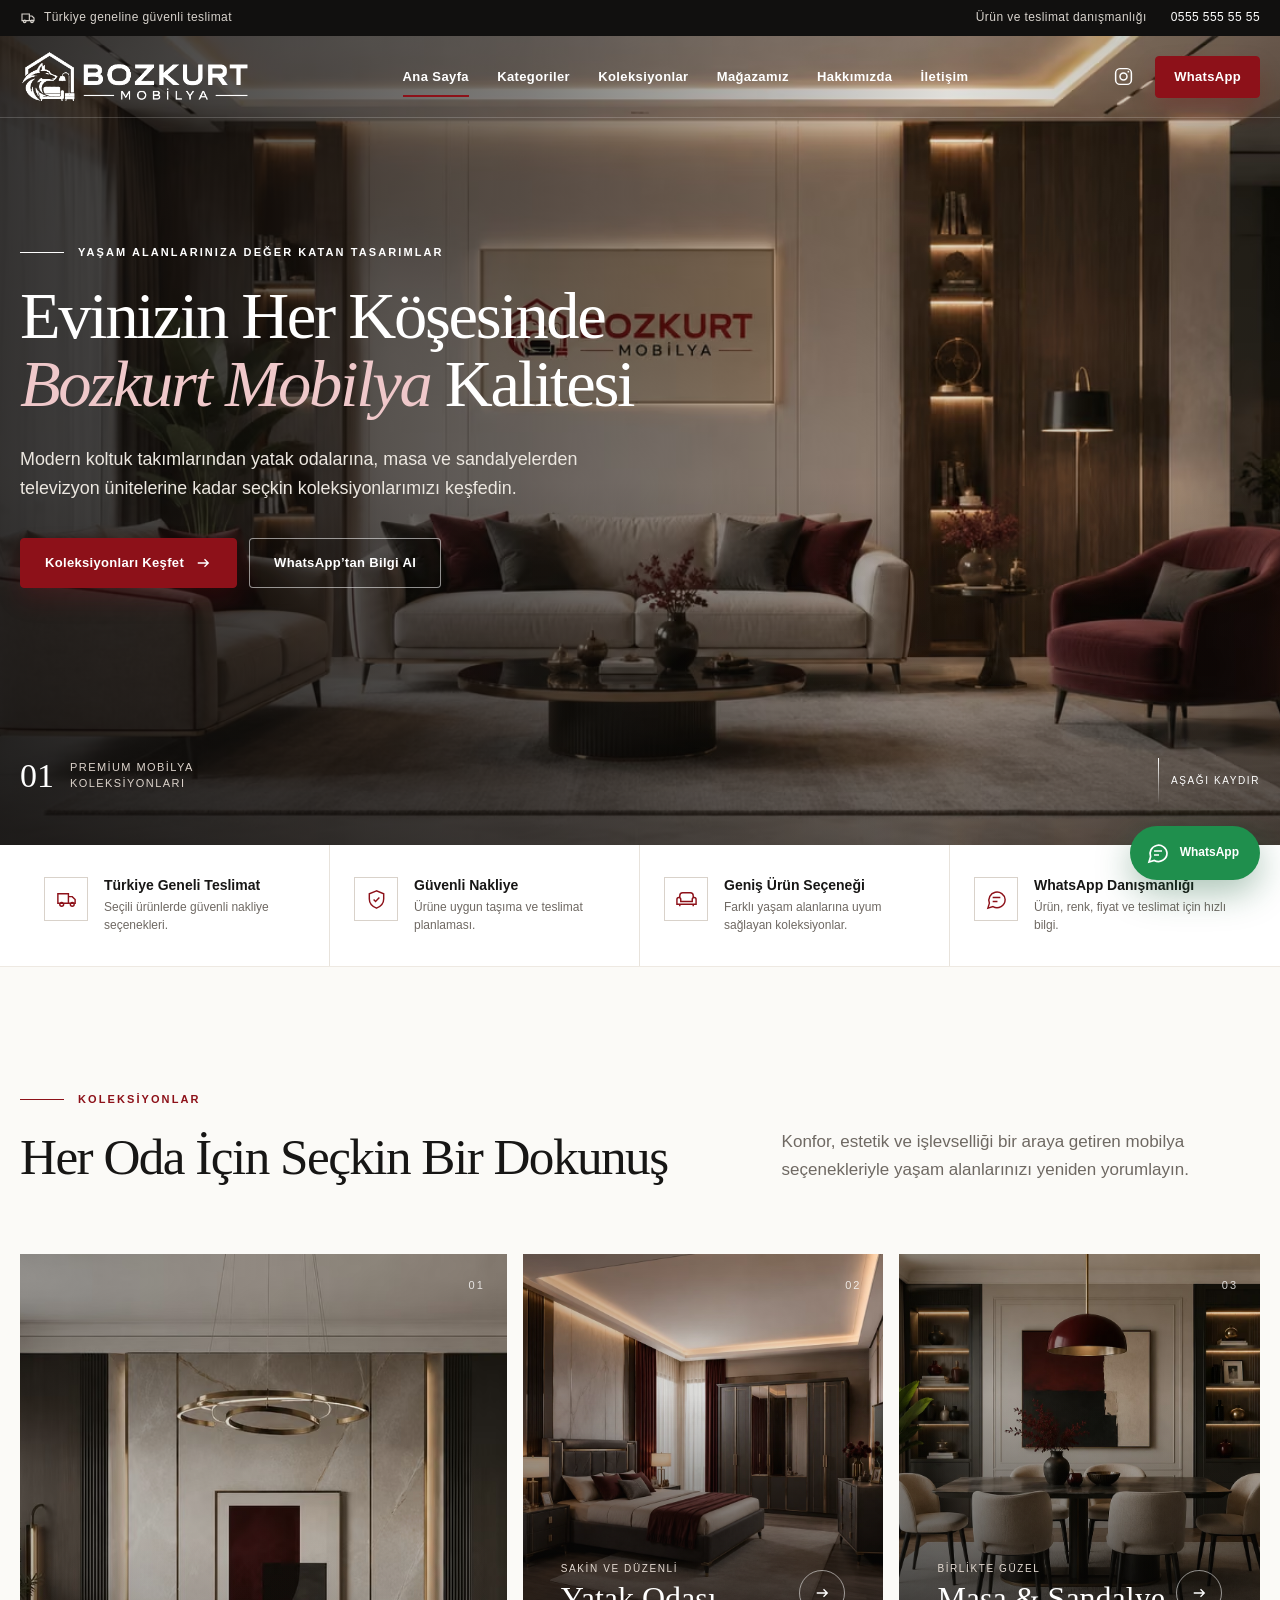
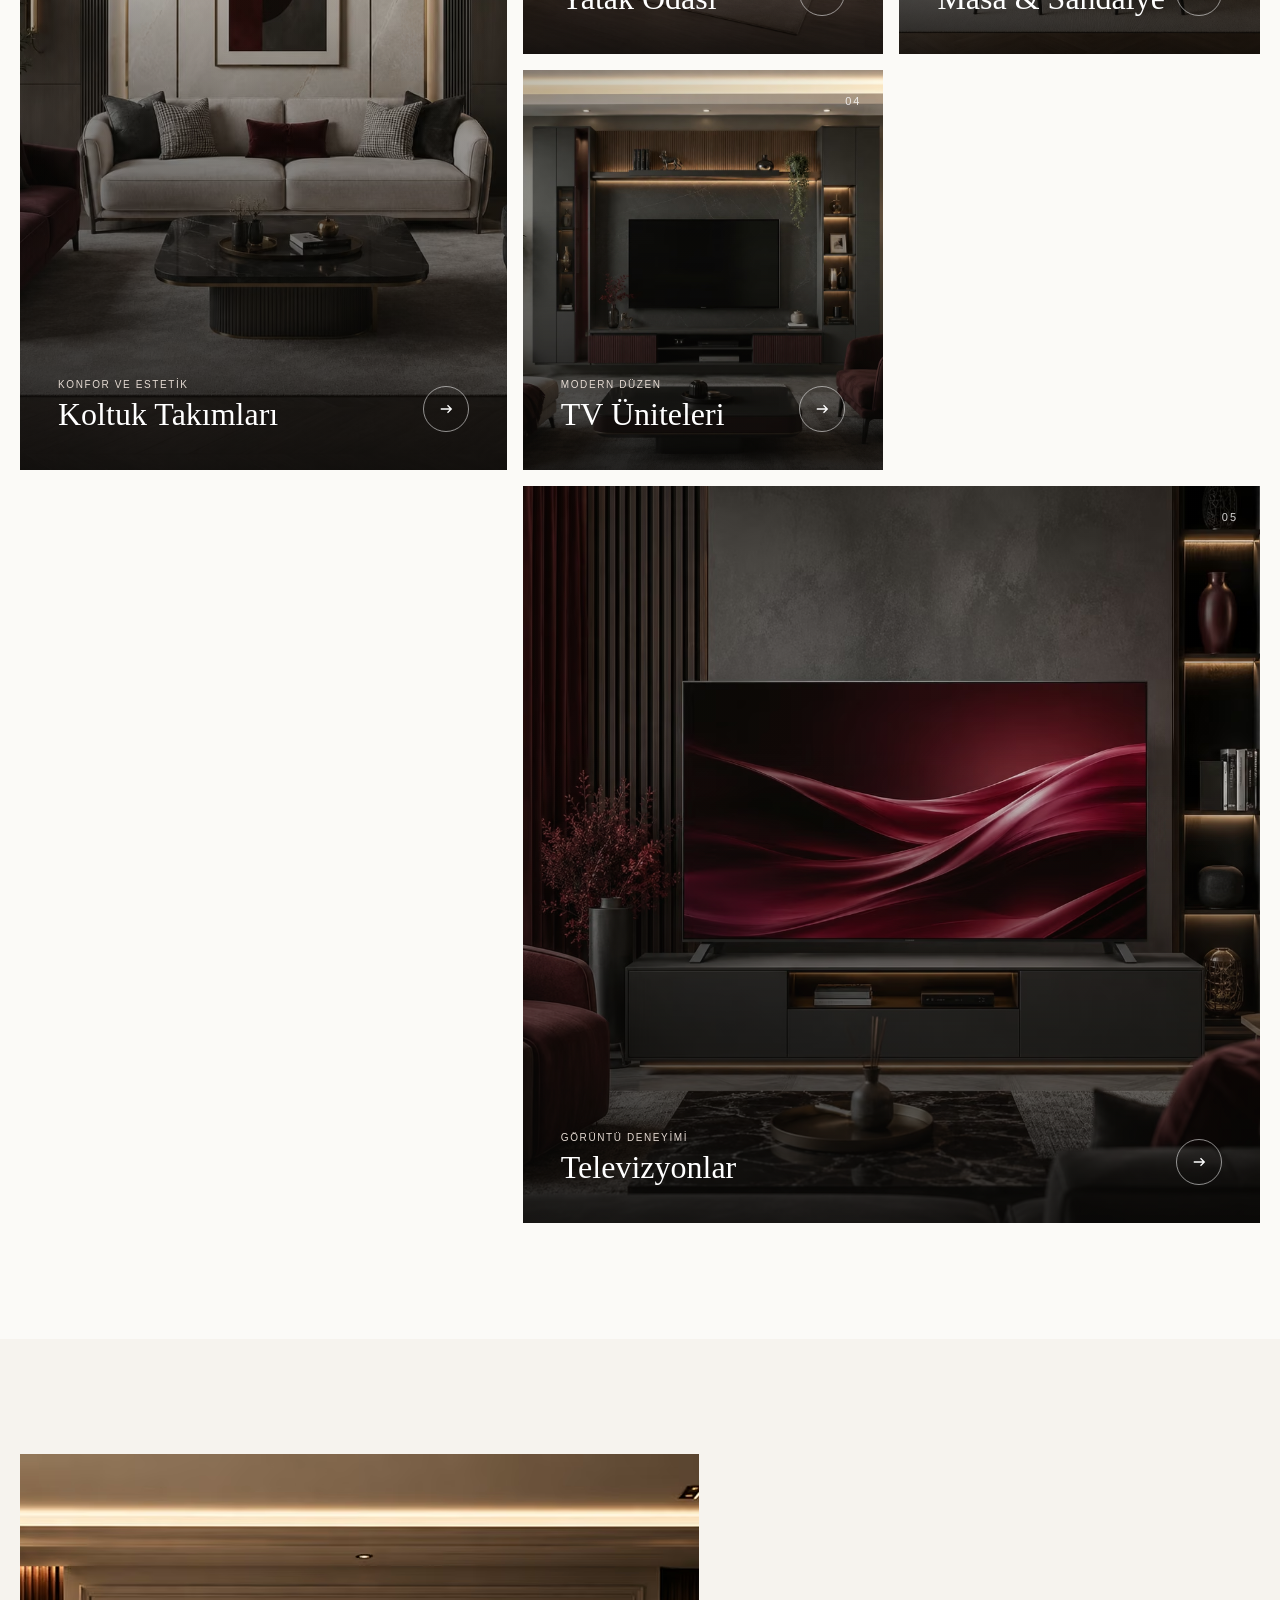
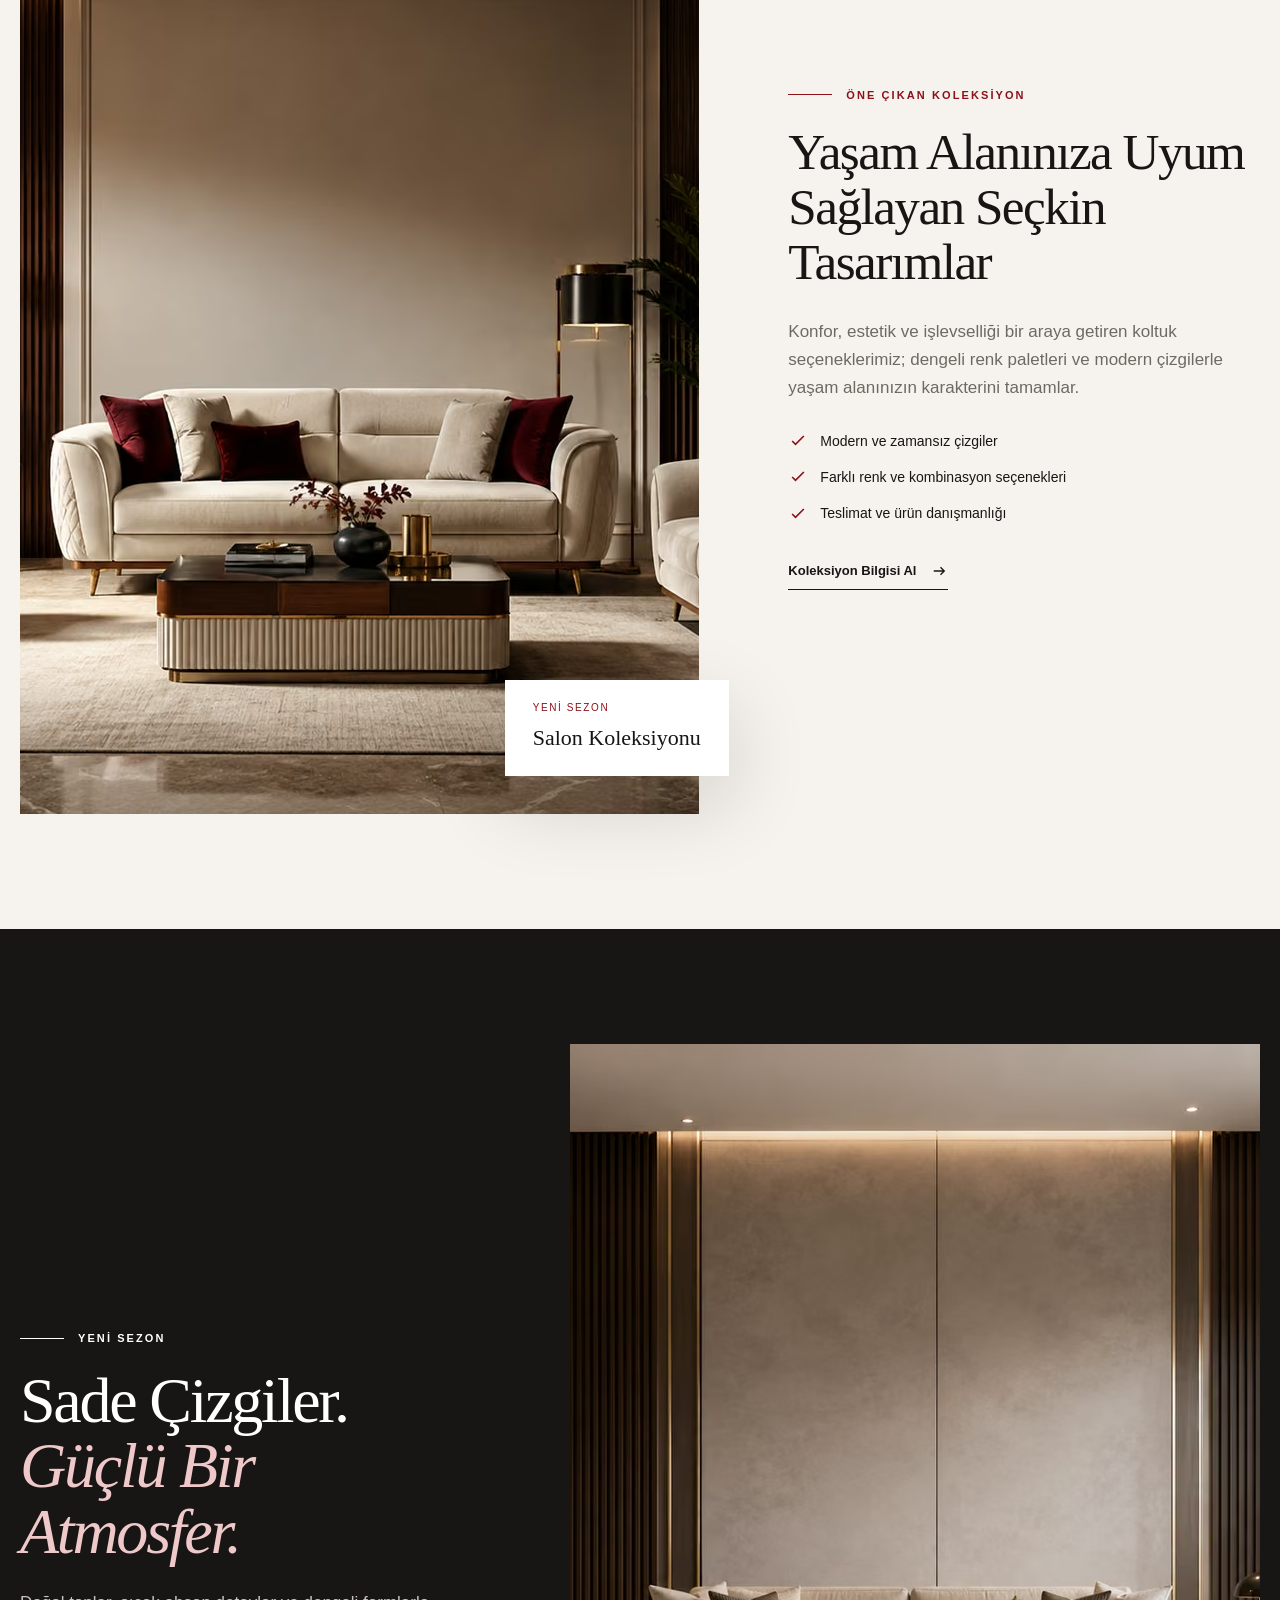
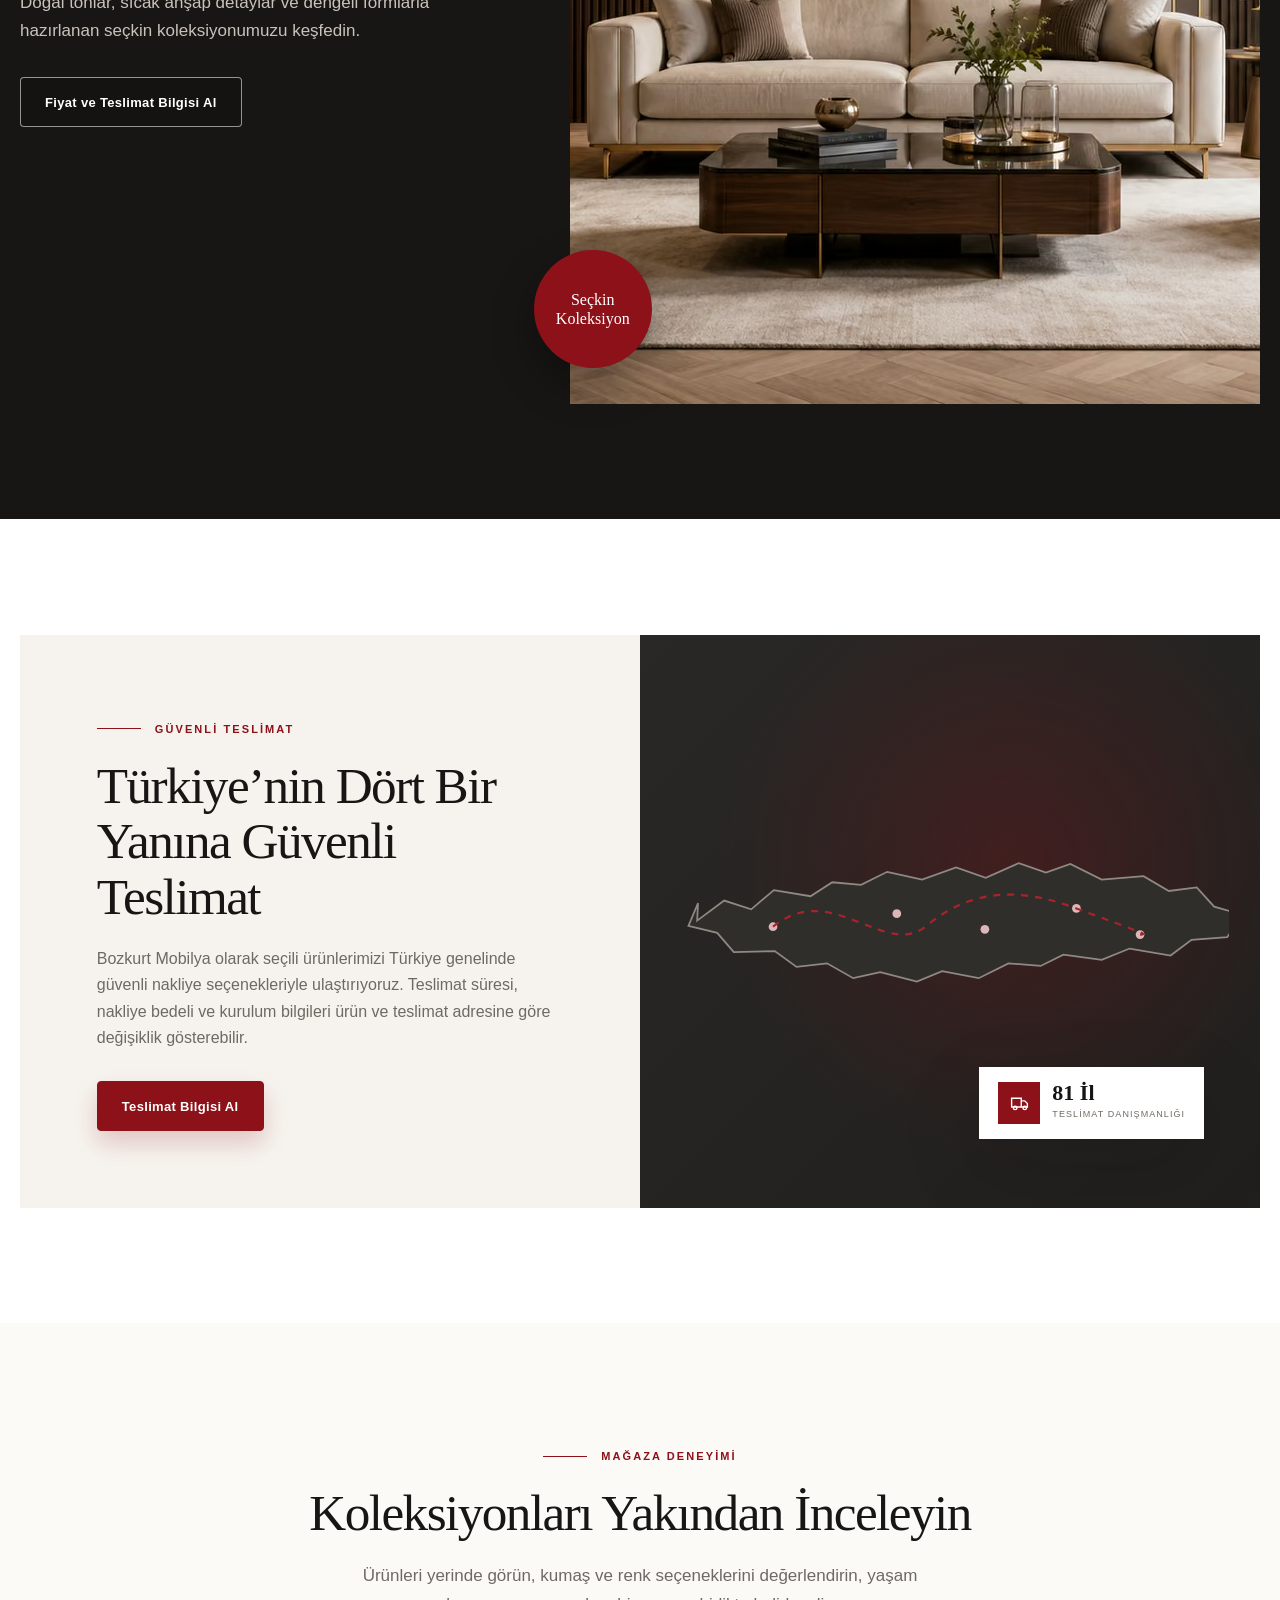
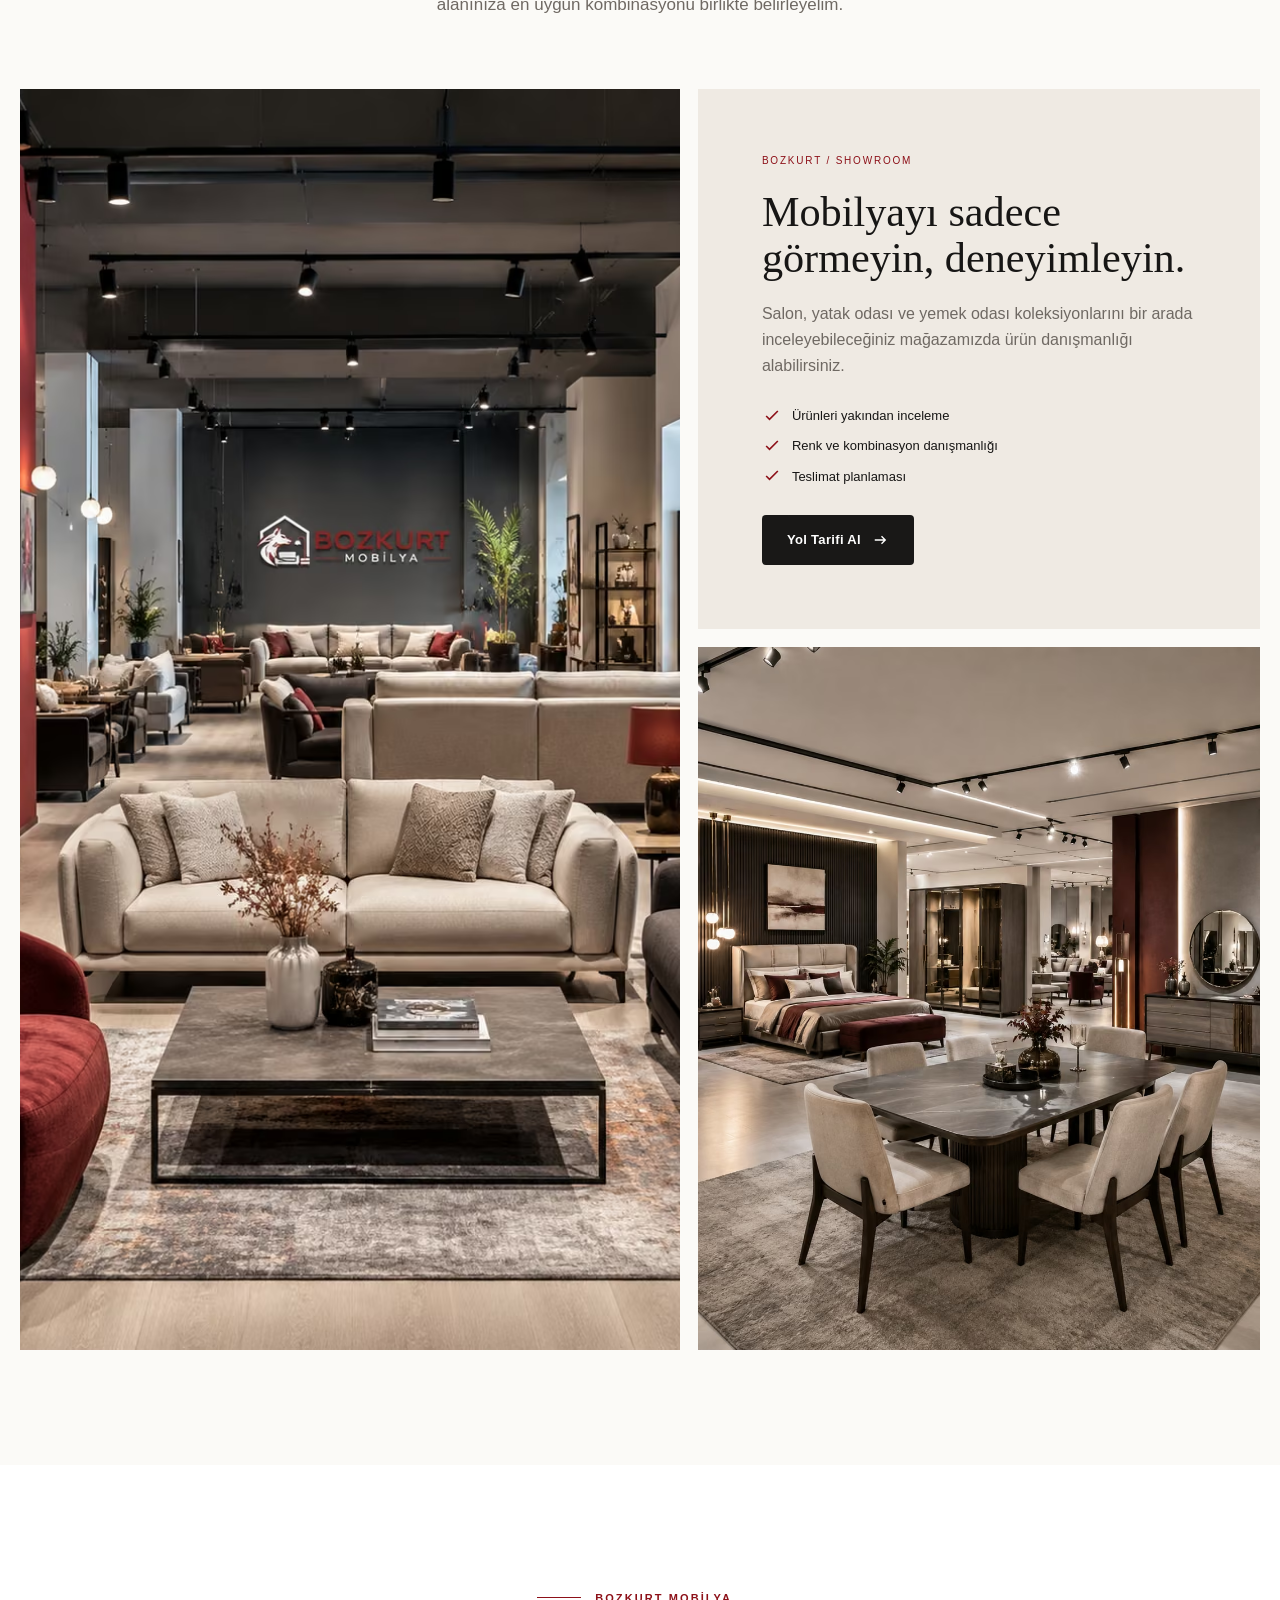
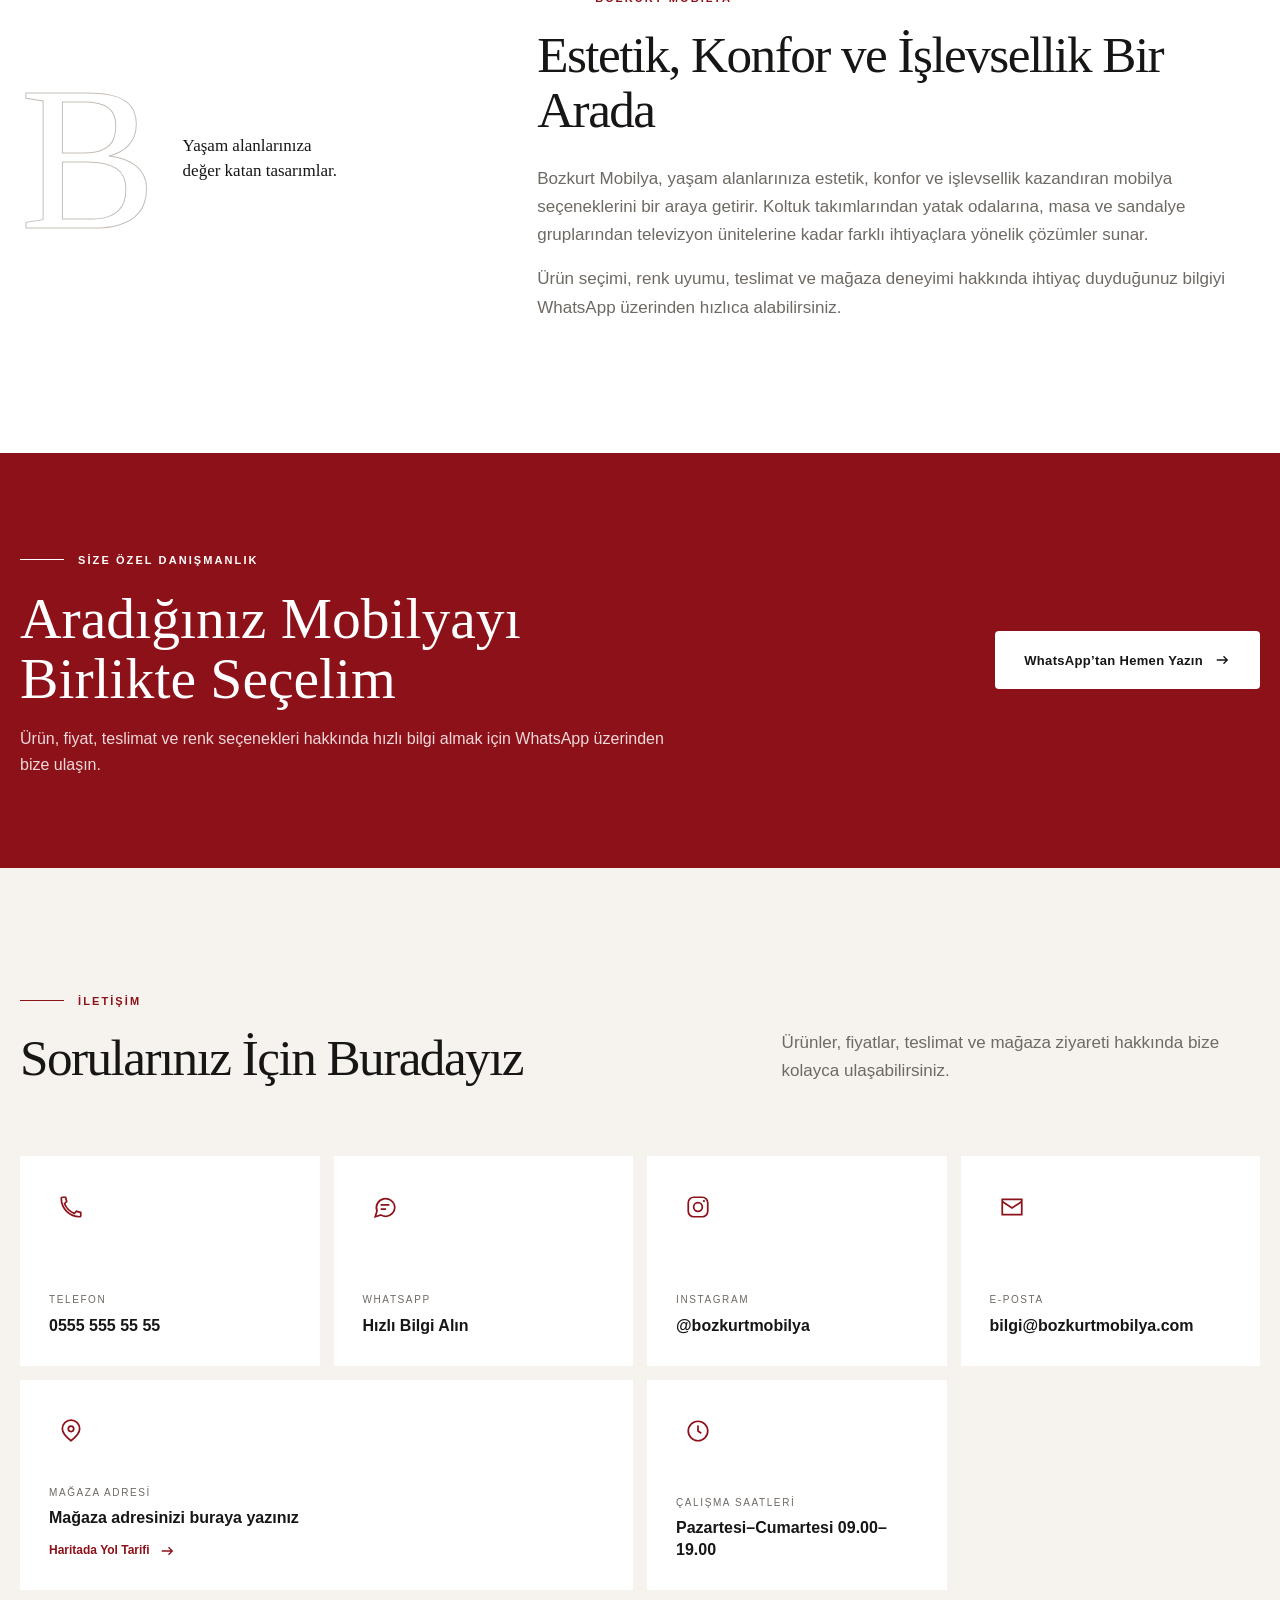
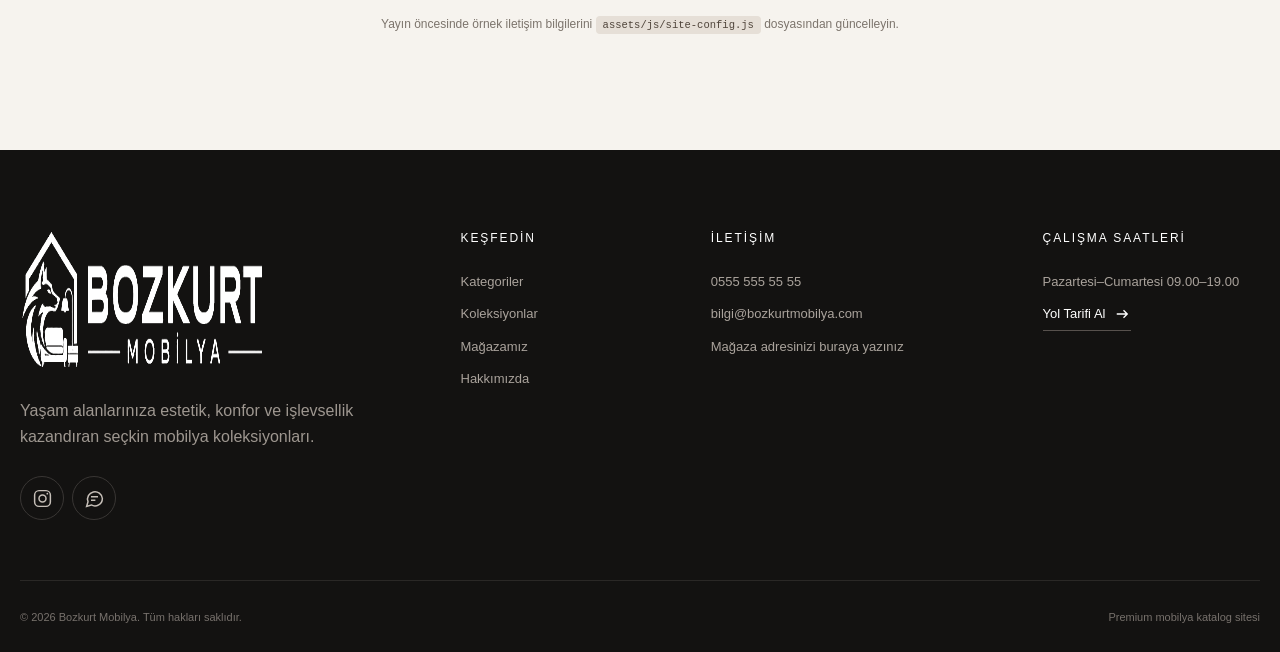
==== index.html @ b2685417 "jgh" ====
<!doctype html>
<html lang="tr">
<head>
  <meta charset="utf-8">
  <meta name="viewport" content="width=device-width, initial-scale=1, viewport-fit=cover">
  <title>Bozkurt Mobilya | Koltuk, Yatak Odası, Masa Sandalye ve TV Üniteleri</title>
  <meta name="description" content="Bozkurt Mobilya’da koltuk takımları, yatak odaları, masa ve sandalye grupları, TV üniteleri ve televizyon seçeneklerini keşfedin. Türkiye geneli teslimat ve WhatsApp üzerinden hızlı bilgi.">
  <meta name="theme-color" content="#171615">
  <meta name="robots" content="index, follow">
  <link rel="canonical" href="https://bozkurtmobilya.com/">
  <meta property="og:type" content="website">
  <meta property="og:locale" content="tr_TR">
  <meta property="og:title" content="Bozkurt Mobilya | Yaşam Alanlarınıza Değer Katan Tasarımlar">
  <meta property="og:description" content="Seçkin mobilya koleksiyonları, Türkiye geneli teslimat ve WhatsApp üzerinden hızlı bilgi.">
  <meta property="og:url" content="https://bozkurtmobilya.com/">
  <meta property="og:image" content="https://bozkurtmobilya.com/assets/images/optimized/hero-1280.webp">
  <meta name="twitter:card" content="summary_large_image">
  <meta name="twitter:title" content="Bozkurt Mobilya">
  <meta name="twitter:description" content="Koltuk, yatak odası, masa sandalye, TV ünitesi ve televizyon koleksiyonları.">
  <meta name="twitter:image" content="https://bozkurtmobilya.com/assets/images/optimized/hero-1280.webp">
  <link rel="icon" href="favicon.ico" sizes="any">
  <link rel="icon" type="image/png" sizes="32x32" href="assets/images/icons/favicon-32.png">
  <link rel="apple-touch-icon" href="assets/images/icons/apple-touch-icon.png">
  <link rel="manifest" href="site.webmanifest">
  <link rel="preload" as="image" href="assets/images/optimized/hero-1280.webp" imagesrcset="assets/images/optimized/hero-640.webp 640w, assets/images/optimized/hero-960.webp 960w, assets/images/optimized/hero-1280.webp 1280w, assets/images/optimized/hero-1672.webp 1672w" imagesizes="100vw">
  <link href="assets/vendor/bootstrap-5.3.6.min.css" rel="stylesheet">
  <link rel="stylesheet" href="assets/css/style.css">
  <link rel="stylesheet" href="assets/css/responsive.css">
  <script type="application/ld+json" id="business-schema">{
    "@context":"https://schema.org",
    "@type":"FurnitureStore",
    "name":"Bozkurt Mobilya",
    "url":"https://bozkurtmobilya.com",
    "logo":"https://bozkurtmobilya.com/assets/images/logo/bozkurt-logo-transparent.png",
    "image":"https://bozkurtmobilya.com/assets/images/optimized/hero-1280.webp",
    "telephone":"+905555555555",
    "email":"bilgi@bozkurtmobilya.com",
    "address":{"@type":"PostalAddress","streetAddress":"Mağaza adresinizi buraya yazınız","addressCountry":"TR"},
    "areaServed":"Türkiye",
    "sameAs":["https://instagram.com/bozkurtmobilya"]
  }</script>
</head>
<body>
  <a class="skip-link" href="#main-content">İçeriğe geç</a>
  <div class="site-loader" aria-hidden="true"><span></span></div>

  <div class="topbar">
    <div class="site-container topbar-inner">
      <p><svg viewBox="0 0 24 24" aria-hidden="true"><path d="M3 6h11v10H3zM14 9h4l3 3v4h-7zM7 19a2 2 0 1 0 0-4 2 2 0 0 0 0 4Zm11 0a2 2 0 1 0 0-4 2 2 0 0 0 0 4Z"/></svg> Türkiye geneline güvenli teslimat</p>
      <div class="topbar-links">
        <span>Ürün ve teslimat danışmanlığı</span>
        <a data-config-link="phone" href="tel:+905555555555">0555 555 55 55</a>
      </div>
    </div>
  </div>

  <header class="site-header" id="siteHeader">
    <div class="site-container header-inner">
      <a class="brand" href="#anasayfa" aria-label="Bozkurt Mobilya ana sayfa">
        <img src="assets/images/logo/bozkurt-logo-transparent.webp" width="640" height="181" alt="Bozkurt Mobilya">
      </a>
      <nav class="desktop-nav" aria-label="Ana menü">
        <a href="#anasayfa" class="is-active">Ana Sayfa</a>
        <a href="#kategoriler">Kategoriler</a>
        <a href="#koleksiyonlar">Koleksiyonlar</a>
        <a href="#magazamiz">Mağazamız</a>
        <a href="#hakkimizda">Hakkımızda</a>
        <a href="#iletisim">İletişim</a>
      </nav>
      <div class="header-actions">
        <a class="icon-link desktop-only" data-config-link="instagram" href="https://instagram.com/bozkurtmobilya" target="_blank" rel="noopener noreferrer" aria-label="Instagram hesabımız"><svg viewBox="0 0 24 24" aria-hidden="true"><rect x="3" y="3" width="18" height="18" rx="5"/><circle cx="12" cy="12" r="4"/><circle cx="17.5" cy="6.5" r="1" class="fill"/></svg></a>
        <a class="btn btn-primary btn-sm desktop-only" data-wa-message="Merhaba Bozkurt Mobilya, ürünleriniz hakkında bilgi almak istiyorum." href="https://wa.me/905555555555">WhatsApp</a>
        <button class="menu-toggle" id="menuToggle" type="button" aria-expanded="false" aria-controls="mobileMenu" aria-label="Menüyü aç"><svg viewBox="0 0 24 24" aria-hidden="true"><path d="M4 7h16M4 12h16M4 17h16"/></svg></button>
      </div>
    </div>
  </header>

  <div class="mobile-drawer" id="mobileMenu" aria-hidden="true">
    <button class="drawer-backdrop" type="button" aria-label="Menüyü kapat"></button>
    <aside class="drawer-panel" role="dialog" aria-modal="true" aria-label="Mobil menü">
      <div class="drawer-head">
        <img src="assets/images/logo/bozkurt-logo-transparent.webp" width="400" height="113" alt="Bozkurt Mobilya">
        <button class="drawer-close" type="button" aria-label="Menüyü kapat"><svg viewBox="0 0 24 24" aria-hidden="true"><path d="m6 6 12 12M18 6 6 18"/></svg></button>
      </div>
      <nav class="drawer-nav" aria-label="Mobil menü">
        <a href="#anasayfa">Ana Sayfa <span><svg viewBox="0 0 24 24" aria-hidden="true"><path d="M5 12h14m-5-5 5 5-5 5"/></svg></span></a>
        <a href="#kategoriler">Kategoriler <span><svg viewBox="0 0 24 24" aria-hidden="true"><path d="M5 12h14m-5-5 5 5-5 5"/></svg></span></a>
        <a href="#koleksiyonlar">Koleksiyonlar <span><svg viewBox="0 0 24 24" aria-hidden="true"><path d="M5 12h14m-5-5 5 5-5 5"/></svg></span></a>
        <a href="#magazamiz">Mağazamız <span><svg viewBox="0 0 24 24" aria-hidden="true"><path d="M5 12h14m-5-5 5 5-5 5"/></svg></span></a>
        <a href="#hakkimizda">Hakkımızda <span><svg viewBox="0 0 24 24" aria-hidden="true"><path d="M5 12h14m-5-5 5 5-5 5"/></svg></span></a>
        <a href="#iletisim">İletişim <span><svg viewBox="0 0 24 24" aria-hidden="true"><path d="M5 12h14m-5-5 5 5-5 5"/></svg></span></a>
      </nav>
      <div class="drawer-contact">
        <a class="btn btn-primary btn-block" data-wa-message="Merhaba Bozkurt Mobilya, ürünleriniz hakkında bilgi almak istiyorum." href="https://wa.me/905555555555">WhatsApp’tan Bilgi Al</a>
        <div class="drawer-socials">
          <a data-config-link="phone" href="tel:+905555555555"><svg viewBox="0 0 24 24" aria-hidden="true"><path d="M7 3H4a1 1 0 0 0-1 1c0 9.4 7.6 17 17 17a1 1 0 0 0 1-1v-3l-4-1-2 2c-4.2-1.8-7.2-4.8-9-9l2-2-1-4Z"/></svg> <span data-config="phoneDisplay">0555 555 55 55</span></a>
          <a data-config-link="instagram" href="https://instagram.com/bozkurtmobilya" target="_blank" rel="noopener noreferrer"><svg viewBox="0 0 24 24" aria-hidden="true"><rect x="3" y="3" width="18" height="18" rx="5"/><circle cx="12" cy="12" r="4"/><circle cx="17.5" cy="6.5" r="1" class="fill"/></svg> Instagram</a>
        </div>
      </div>
    </aside>
  </div>

  <main id="main-content">
    <section class="hero" id="anasayfa" aria-labelledby="heroTitle">
      <picture class="hero-media">
      <source type="image/avif" srcset="assets/images/optimized/hero-640.avif 640w, assets/images/optimized/hero-960.avif 960w, assets/images/optimized/hero-1280.avif 1280w, assets/images/optimized/hero-1672.avif 1672w" sizes="100vw">
      <source type="image/webp" srcset="assets/images/optimized/hero-640.webp 640w, assets/images/optimized/hero-960.webp 960w, assets/images/optimized/hero-1280.webp 1280w, assets/images/optimized/hero-1672.webp 1672w" sizes="100vw">
      <img src="assets/images/optimized/hero-1672.webp" width="1672" height="941" alt="Bozkurt Mobilya premium koltuk takımı ve modern salon dekorasyonu" loading="eager" decoding="async" fetchpriority="high" style="object-position:center 56%">
    </picture>
      <div class="hero-overlay"></div>
      <div class="site-container hero-content">
        <div class="hero-copy reveal is-visible">
          <span class="eyebrow light">Yaşam Alanlarınıza Değer Katan Tasarımlar</span>
          <h1 id="heroTitle">Evinizin Her Köşesinde <em>Bozkurt Mobilya</em> Kalitesi</h1>
          <p>Modern koltuk takımlarından yatak odalarına, masa ve sandalyelerden televizyon ünitelerine kadar seçkin koleksiyonlarımızı keşfedin.</p>
          <div class="hero-buttons">
            <a class="btn btn-primary" href="#kategoriler">Koleksiyonları Keşfet <svg viewBox="0 0 24 24" aria-hidden="true"><path d="M5 12h14m-5-5 5 5-5 5"/></svg></a>
            <a class="btn btn-ghost-light" data-wa-message="Merhaba Bozkurt Mobilya, koleksiyonlarınız hakkında bilgi almak istiyorum." href="https://wa.me/905555555555">WhatsApp’tan Bilgi Al</a>
          </div>
        </div>
        <div class="hero-foot">
          <div class="hero-note"><span>01</span><p>Premium mobilya<br>koleksiyonları</p></div>
          <a class="scroll-cue" href="#avantajlar"><span></span> Aşağı Kaydır</a>
        </div>
      </div>
    </section>

    <section class="advantages" id="avantajlar" aria-label="Hizmet avantajları">
      <div class="site-container advantage-grid">
        <article class="advantage-card reveal"><span class="advantage-icon"><svg viewBox="0 0 24 24" aria-hidden="true"><path d="M3 6h11v10H3zM14 9h4l3 3v4h-7zM7 19a2 2 0 1 0 0-4 2 2 0 0 0 0 4Zm11 0a2 2 0 1 0 0-4 2 2 0 0 0 0 4Z"/></svg></span><div><h2>Türkiye Geneli Teslimat</h2><p>Seçili ürünlerde güvenli nakliye seçenekleri.</p></div></article>
        <article class="advantage-card reveal"><span class="advantage-icon"><svg viewBox="0 0 24 24" aria-hidden="true"><path d="M12 3 4.5 6v5.5c0 4.6 3.2 7.8 7.5 9.5 4.3-1.7 7.5-4.9 7.5-9.5V6L12 3Zm-3 9 2 2 4-4"/></svg></span><div><h2>Güvenli Nakliye</h2><p>Ürüne uygun taşıma ve teslimat planlaması.</p></div></article>
        <article class="advantage-card reveal"><span class="advantage-icon"><svg viewBox="0 0 24 24" aria-hidden="true"><path d="M5 11V8a3 3 0 0 1 3-3h8a3 3 0 0 1 3 3v3M4 10a2 2 0 0 0-2 2v5h20v-5a2 2 0 0 0-4 0v2H6v-2a2 2 0 0 0-2-2Zm1 7v2m14-2v2"/></svg></span><div><h2>Geniş Ürün Seçeneği</h2><p>Farklı yaşam alanlarına uyum sağlayan koleksiyonlar.</p></div></article>
        <article class="advantage-card reveal"><span class="advantage-icon"><svg viewBox="0 0 24 24" aria-hidden="true"><path d="M21 12a8.5 8.5 0 0 1-12.7 7.4L3 21l1.6-5.2A8.5 8.5 0 1 1 21 12Z"/><path d="M8 10h8M8 14h5"/></svg></span><div><h2>WhatsApp Danışmanlığı</h2><p>Ürün, renk, fiyat ve teslimat için hızlı bilgi.</p></div></article>
      </div>
    </section>

    <section class="section categories" id="kategoriler" aria-labelledby="categoriesTitle">
      <div class="site-container">
        <header class="section-heading split-heading reveal">
          <div><span class="eyebrow">Koleksiyonlar</span><h2 id="categoriesTitle">Her Oda İçin Seçkin Bir Dokunuş</h2></div>
          <p>Konfor, estetik ve işlevselliği bir araya getiren mobilya seçenekleriyle yaşam alanlarınızı yeniden yorumlayın.</p>
        </header>
        <div class="category-grid">
          <a class="category-card category-featured reveal" data-wa-message="Merhaba Bozkurt Mobilya, Koltuk Takımları kategorisi hakkında fiyat ve teslimat bilgisi almak istiyorum." href="https://wa.me/905555555555">
            <picture class="card-media">
      <source type="image/avif" srcset="assets/images/optimized/living-480.avif 480w, assets/images/optimized/living-768.avif 768w, assets/images/optimized/living-1100.avif 1100w" sizes="100vw">
      <source type="image/webp" srcset="assets/images/optimized/living-480.webp 480w, assets/images/optimized/living-768.webp 768w, assets/images/optimized/living-1100.webp 1100w" sizes="100vw">
      <img src="assets/images/optimized/living-1100.webp" width="1100" height="1100" alt="Modern koltuk takımı ve premium salon dekorasyonu" loading="lazy" decoding="async">
    </picture>
            <span class="card-shade"></span><span class="category-index">01</span><span class="category-content"><small>Konfor ve estetik</small><strong>Koltuk Takımları</strong><i><svg viewBox="0 0 24 24" aria-hidden="true"><path d="M5 12h14m-5-5 5 5-5 5"/></svg></i></span>
          </a>
          <a class="category-card reveal" data-wa-message="Merhaba Bozkurt Mobilya, Yatak Odası Takımları kategorisi hakkında fiyat ve teslimat bilgisi almak istiyorum." href="https://wa.me/905555555555">
            <picture class="card-media">
      <source type="image/avif" srcset="assets/images/optimized/bedroom-480.avif 480w, assets/images/optimized/bedroom-768.avif 768w, assets/images/optimized/bedroom-1100.avif 1100w" sizes="100vw">
      <source type="image/webp" srcset="assets/images/optimized/bedroom-480.webp 480w, assets/images/optimized/bedroom-768.webp 768w, assets/images/optimized/bedroom-1100.webp 1100w" sizes="100vw">
      <img src="assets/images/optimized/bedroom-1100.webp" width="1100" height="1100" alt="Modern yatak odası takımı, gardırop ve şifonyer" loading="lazy" decoding="async">
    </picture>
            <span class="card-shade"></span><span class="category-index">02</span><span class="category-content"><small>Sakin ve düzenli</small><strong>Yatak Odası</strong><i><svg viewBox="0 0 24 24" aria-hidden="true"><path d="M5 12h14m-5-5 5 5-5 5"/></svg></i></span>
          </a>
          <a class="category-card reveal" data-wa-message="Merhaba Bozkurt Mobilya, Masa ve Sandalye kategorisi hakkında fiyat ve teslimat bilgisi almak istiyorum." href="https://wa.me/905555555555">
            <picture class="card-media">
      <source type="image/avif" srcset="assets/images/optimized/dining-480.avif 480w, assets/images/optimized/dining-768.avif 768w, assets/images/optimized/dining-1100.avif 1100w" sizes="100vw">
      <source type="image/webp" srcset="assets/images/optimized/dining-480.webp 480w, assets/images/optimized/dining-768.webp 768w, assets/images/optimized/dining-1100.webp 1100w" sizes="100vw">
      <img src="assets/images/optimized/dining-1100.webp" width="1100" height="1100" alt="Modern yemek masası ve altı sandalyeli yemek odası" loading="lazy" decoding="async">
    </picture>
            <span class="card-shade"></span><span class="category-index">03</span><span class="category-content"><small>Birlikte güzel</small><strong>Masa &amp; Sandalye</strong><i><svg viewBox="0 0 24 24" aria-hidden="true"><path d="M5 12h14m-5-5 5 5-5 5"/></svg></i></span>
          </a>
          <a class="category-card reveal" data-wa-message="Merhaba Bozkurt Mobilya, TV Üniteleri kategorisi hakkında fiyat ve teslimat bilgisi almak istiyorum." href="https://wa.me/905555555555">
            <picture class="card-media">
      <source type="image/avif" srcset="assets/images/optimized/tv_unit-480.avif 480w, assets/images/optimized/tv_unit-768.avif 768w, assets/images/optimized/tv_unit-1100.avif 1100w" sizes="100vw">
      <source type="image/webp" srcset="assets/images/optimized/tv_unit-480.webp 480w, assets/images/optimized/tv_unit-768.webp 768w, assets/images/optimized/tv_unit-1100.webp 1100w" sizes="100vw">
      <img src="assets/images/optimized/tv_unit-1100.webp" width="1100" height="1100" alt="Modern duvar paneli, rafları ve dolaplarıyla TV ünitesi" loading="lazy" decoding="async">
    </picture>
            <span class="card-shade"></span><span class="category-index">04</span><span class="category-content"><small>Modern düzen</small><strong>TV Üniteleri</strong><i><svg viewBox="0 0 24 24" aria-hidden="true"><path d="M5 12h14m-5-5 5 5-5 5"/></svg></i></span>
          </a>
          <a class="category-card category-wide reveal" data-wa-message="Merhaba Bozkurt Mobilya, Televizyonlar kategorisi hakkında ürün bilgisi almak istiyorum." href="https://wa.me/905555555555">
            <picture class="card-media">
      <source type="image/avif" srcset="assets/images/optimized/television-480.avif 480w, assets/images/optimized/television-768.avif 768w, assets/images/optimized/television-1100.avif 1100w" sizes="100vw">
      <source type="image/webp" srcset="assets/images/optimized/television-480.webp 480w, assets/images/optimized/television-768.webp 768w, assets/images/optimized/television-1100.webp 1100w" sizes="100vw">
      <img src="assets/images/optimized/television-1100.webp" width="1100" height="1100" alt="Bordo ekran görseliyle modern televizyon ve TV konsolu" loading="lazy" decoding="async">
    </picture>
            <span class="card-shade"></span><span class="category-index">05</span><span class="category-content"><small>Görüntü deneyimi</small><strong>Televizyonlar</strong><i><svg viewBox="0 0 24 24" aria-hidden="true"><path d="M5 12h14m-5-5 5 5-5 5"/></svg></i></span>
          </a>
        </div>
      </div>
    </section>

    <section class="section collection" id="koleksiyonlar" aria-labelledby="collectionTitle">
      <div class="site-container collection-layout">
        <div class="collection-visual reveal">
          <picture class="collection-main">
      <source type="image/avif" srcset="assets/images/optimized/collection_dark-640.avif 640w, assets/images/optimized/collection_dark-960.avif 960w, assets/images/optimized/collection_dark-1280.avif 1280w" sizes="100vw">
      <source type="image/webp" srcset="assets/images/optimized/collection_dark-640.webp 640w, assets/images/optimized/collection_dark-960.webp 960w, assets/images/optimized/collection_dark-1280.webp 1280w" sizes="100vw">
      <img src="assets/images/optimized/collection_dark-1280.webp" width="1280" height="960" alt="Bordo ve krem tonlarda premium koltuk takımı" loading="lazy" decoding="async">
    </picture>
          <div class="collection-tag"><span>Yeni Sezon</span><strong>Salon Koleksiyonu</strong></div>
        </div>
        <div class="collection-copy reveal">
          <span class="eyebrow">Öne Çıkan Koleksiyon</span>
          <h2 id="collectionTitle">Yaşam Alanınıza Uyum Sağlayan Seçkin Tasarımlar</h2>
          <p>Konfor, estetik ve işlevselliği bir araya getiren koltuk seçeneklerimiz; dengeli renk paletleri ve modern çizgilerle yaşam alanınızın karakterini tamamlar.</p>
          <ul class="feature-list">
            <li><svg viewBox="0 0 24 24" aria-hidden="true"><path d="m5 12 4 4L19 6"/></svg> Modern ve zamansız çizgiler</li>
            <li><svg viewBox="0 0 24 24" aria-hidden="true"><path d="m5 12 4 4L19 6"/></svg> Farklı renk ve kombinasyon seçenekleri</li>
            <li><svg viewBox="0 0 24 24" aria-hidden="true"><path d="m5 12 4 4L19 6"/></svg> Teslimat ve ürün danışmanlığı</li>
          </ul>
          <a class="text-link" data-wa-message="Merhaba Bozkurt Mobilya, öne çıkan salon koleksiyonunuz hakkında detaylı bilgi almak istiyorum." href="https://wa.me/905555555555">Koleksiyon Bilgisi Al <svg viewBox="0 0 24 24" aria-hidden="true"><path d="M5 12h14m-5-5 5 5-5 5"/></svg></a>
        </div>
      </div>
    </section>

    <section class="new-season section-dark">
      <div class="site-container season-grid">
        <div class="season-copy reveal">
          <span class="eyebrow light">Yeni Sezon</span>
          <h2>Sade Çizgiler.<br><em>Güçlü Bir Atmosfer.</em></h2>
          <p>Doğal tonlar, sıcak ahşap detaylar ve dengeli formlarla hazırlanan seçkin koleksiyonumuzu keşfedin.</p>
          <a class="btn btn-outline-light" data-wa-message="Merhaba Bozkurt Mobilya, yeni sezon koleksiyonunuzun fiyat ve teslimat bilgilerini öğrenmek istiyorum." href="https://wa.me/905555555555">Fiyat ve Teslimat Bilgisi Al</a>
        </div>
        <div class="season-image reveal">
          <picture class="season-picture">
      <source type="image/avif" srcset="assets/images/optimized/collection_light-640.avif 640w, assets/images/optimized/collection_light-960.avif 960w, assets/images/optimized/collection_light-1280.avif 1280w" sizes="100vw">
      <source type="image/webp" srcset="assets/images/optimized/collection_light-640.webp 640w, assets/images/optimized/collection_light-960.webp 960w, assets/images/optimized/collection_light-1280.webp 1280w" sizes="100vw">
      <img src="assets/images/optimized/collection_light-1280.webp" width="1280" height="960" alt="Krem koltuk ve ahşap sehpayla modern salon" loading="lazy" decoding="async">
    </picture>
          <span class="season-badge">Seçkin<br>Koleksiyon</span>
        </div>
      </div>
    </section>

    <section class="section delivery-section" aria-labelledby="deliveryTitle">
      <div class="site-container delivery-card reveal">
        <div class="delivery-copy">
          <span class="eyebrow">Güvenli Teslimat</span>
          <h2 id="deliveryTitle">Türkiye’nin Dört Bir Yanına Güvenli Teslimat</h2>
          <p>Bozkurt Mobilya olarak seçili ürünlerimizi Türkiye genelinde güvenli nakliye seçenekleriyle ulaştırıyoruz. Teslimat süresi, nakliye bedeli ve kurulum bilgileri ürün ve teslimat adresine göre değişiklik gösterebilir.</p>
          <a class="btn btn-primary" data-wa-message="Merhaba Bozkurt Mobilya, bulunduğum şehre teslimat koşulları hakkında bilgi almak istiyorum." href="https://wa.me/905555555555">Teslimat Bilgisi Al</a>
        </div>
        <div class="map-art" aria-hidden="true">
          <svg viewBox="0 0 640 320"><path class="map-outline" d="M30 159 61 136l31 10 26-22 42 7 25-16 33 3 30-15 40 9 39-14 34 12 38-17 31 11 28-10 36 18 48-4 29 17 32-4 20 22 32 9-17 26-41 3-24 18-47-8-32 13-44-6-26 13-37-3-34 17-42-8-29 12-42-11-31 7-30-17-35 4-25-18-47 1-19-22-33-8 11-26Z"/><g class="map-dots"><circle cx="117" cy="166" r="5"/><circle cx="259" cy="151" r="5"/><circle cx="360" cy="169" r="5"/><circle cx="465" cy="145" r="5"/><circle cx="538" cy="175" r="5"/></g><path class="map-route" d="M117 166c67-55 129 38 176-1s100-47 172-20 84 30 73 30"/></svg>
          <div class="map-label"><span><svg viewBox="0 0 24 24" aria-hidden="true"><path d="M3 6h11v10H3zM14 9h4l3 3v4h-7zM7 19a2 2 0 1 0 0-4 2 2 0 0 0 0 4Zm11 0a2 2 0 1 0 0-4 2 2 0 0 0 0 4Z"/></svg></span><strong>81 İl</strong><small>Teslimat danışmanlığı</small></div>
        </div>
      </div>
    </section>

    <section class="section showroom" id="magazamiz" aria-labelledby="showroomTitle">
      <div class="site-container">
        <header class="section-heading centered reveal"><span class="eyebrow">Mağaza Deneyimi</span><h2 id="showroomTitle">Koleksiyonları Yakından İnceleyin</h2><p>Ürünleri yerinde görün, kumaş ve renk seçeneklerini değerlendirin, yaşam alanınıza en uygun kombinasyonu birlikte belirleyelim.</p></header>
        <div class="showroom-grid">
          <div class="showroom-image showroom-tall reveal"><picture class="showroom-picture">
      <source type="image/avif" srcset="assets/images/optimized/showroom_1-480.avif 480w, assets/images/optimized/showroom_1-768.avif 768w, assets/images/optimized/showroom_1-1000.avif 1000w" sizes="100vw">
      <source type="image/webp" srcset="assets/images/optimized/showroom_1-480.webp 480w, assets/images/optimized/showroom_1-768.webp 768w, assets/images/optimized/showroom_1-1000.webp 1000w" sizes="100vw">
      <img src="assets/images/optimized/showroom_1-1000.webp" width="1000" height="1250" alt="Bozkurt Mobilya mağazasında koltuk takımları ve modern showroom" loading="lazy" decoding="async">
    </picture></div>
          <div class="showroom-info reveal">
            <span class="showroom-number">BOZKURT / SHOWROOM</span>
            <h3>Mobilyayı sadece görmeyin, deneyimleyin.</h3>
            <p>Salon, yatak odası ve yemek odası koleksiyonlarını bir arada inceleyebileceğiniz mağazamızda ürün danışmanlığı alabilirsiniz.</p>
            <div class="showroom-points"><span><svg viewBox="0 0 24 24" aria-hidden="true"><path d="m5 12 4 4L19 6"/></svg> Ürünleri yakından inceleme</span><span><svg viewBox="0 0 24 24" aria-hidden="true"><path d="m5 12 4 4L19 6"/></svg> Renk ve kombinasyon danışmanlığı</span><span><svg viewBox="0 0 24 24" aria-hidden="true"><path d="m5 12 4 4L19 6"/></svg> Teslimat planlaması</span></div>
            <a class="btn btn-dark" data-config-link="maps" href="https://www.google.com/maps/search/?api=1&query=Bozkurt%20Mobilya" target="_blank" rel="noopener noreferrer">Yol Tarifi Al <svg viewBox="0 0 24 24" aria-hidden="true"><path d="M5 12h14m-5-5 5 5-5 5"/></svg></a>
          </div>
          <div class="showroom-image showroom-wide reveal"><picture class="showroom-picture">
      <source type="image/avif" srcset="assets/images/optimized/showroom_2-480.avif 480w, assets/images/optimized/showroom_2-768.avif 768w, assets/images/optimized/showroom_2-1000.avif 1000w" sizes="100vw">
      <source type="image/webp" srcset="assets/images/optimized/showroom_2-480.webp 480w, assets/images/optimized/showroom_2-768.webp 768w, assets/images/optimized/showroom_2-1000.webp 1000w" sizes="100vw">
      <img src="assets/images/optimized/showroom_2-1000.webp" width="1000" height="1250" alt="Bozkurt Mobilya showroom yemek odası ve yatak odası sergileme alanı" loading="lazy" decoding="async">
    </picture></div>
        </div>
      </div>
    </section>

    <section class="section about" id="hakkimizda" aria-labelledby="aboutTitle">
      <div class="site-container about-grid">
        <div class="about-mark reveal"><span>B</span><p>Yaşam alanlarınıza<br>değer katan tasarımlar.</p></div>
        <div class="about-copy reveal"><span class="eyebrow">Bozkurt Mobilya</span><h2 id="aboutTitle">Estetik, Konfor ve İşlevsellik Bir Arada</h2><p>Bozkurt Mobilya, yaşam alanlarınıza estetik, konfor ve işlevsellik kazandıran mobilya seçeneklerini bir araya getirir. Koltuk takımlarından yatak odalarına, masa ve sandalye gruplarından televizyon ünitelerine kadar farklı ihtiyaçlara yönelik çözümler sunar.</p><p>Ürün seçimi, renk uyumu, teslimat ve mağaza deneyimi hakkında ihtiyaç duyduğunuz bilgiyi WhatsApp üzerinden hızlıca alabilirsiniz.</p></div>
      </div>
    </section>

    <section class="cta-section">
      <div class="site-container cta-inner reveal">
        <div><span class="eyebrow light">Size Özel Danışmanlık</span><h2>Aradığınız Mobilyayı<br>Birlikte Seçelim</h2><p>Ürün, fiyat, teslimat ve renk seçenekleri hakkında hızlı bilgi almak için WhatsApp üzerinden bize ulaşın.</p></div>
        <a class="btn btn-light btn-large" data-wa-message="Merhaba Bozkurt Mobilya, yaşam alanıma uygun mobilya seçimi için bilgi almak istiyorum." href="https://wa.me/905555555555">WhatsApp’tan Hemen Yazın <svg viewBox="0 0 24 24" aria-hidden="true"><path d="M5 12h14m-5-5 5 5-5 5"/></svg></a>
      </div>
    </section>

    <section class="section contact" id="iletisim" aria-labelledby="contactTitle">
      <div class="site-container">
        <header class="section-heading split-heading reveal"><div><span class="eyebrow">İletişim</span><h2 id="contactTitle">Sorularınız İçin Buradayız</h2></div><p>Ürünler, fiyatlar, teslimat ve mağaza ziyareti hakkında bize kolayca ulaşabilirsiniz.</p></header>
        <div class="contact-grid">
          <a class="contact-card reveal" data-config-link="phone" href="tel:+905555555555"><span><svg viewBox="0 0 24 24" aria-hidden="true"><path d="M7 3H4a1 1 0 0 0-1 1c0 9.4 7.6 17 17 17a1 1 0 0 0 1-1v-3l-4-1-2 2c-4.2-1.8-7.2-4.8-9-9l2-2-1-4Z"/></svg></span><small>Telefon</small><strong data-config="phoneDisplay">0555 555 55 55</strong></a>
          <a class="contact-card reveal" data-wa-message="Merhaba Bozkurt Mobilya, ürünleriniz hakkında bilgi almak istiyorum." href="https://wa.me/905555555555"><span><svg viewBox="0 0 24 24" aria-hidden="true"><path d="M21 12a8.5 8.5 0 0 1-12.7 7.4L3 21l1.6-5.2A8.5 8.5 0 1 1 21 12Z"/><path d="M8 10h8M8 14h5"/></svg></span><small>WhatsApp</small><strong>Hızlı Bilgi Alın</strong></a>
          <a class="contact-card reveal" data-config-link="instagram" href="https://instagram.com/bozkurtmobilya" target="_blank" rel="noopener noreferrer"><span><svg viewBox="0 0 24 24" aria-hidden="true"><rect x="3" y="3" width="18" height="18" rx="5"/><circle cx="12" cy="12" r="4"/><circle cx="17.5" cy="6.5" r="1" class="fill"/></svg></span><small>Instagram</small><strong>@<b data-config="instagramUsername">bozkurtmobilya</b></strong></a>
          <a class="contact-card reveal" data-config-link="email" href="mailto:bilgi@bozkurtmobilya.com"><span><svg viewBox="0 0 24 24" aria-hidden="true"><path d="M3 5h18v14H3z"/><path d="m3 7 9 6 9-6"/></svg></span><small>E-posta</small><strong data-config="email">bilgi@bozkurtmobilya.com</strong></a>
          <div class="contact-card contact-address reveal"><span><svg viewBox="0 0 24 24" aria-hidden="true"><path d="M20 10c0 5-8 11-8 11S4 15 4 10a8 8 0 1 1 16 0Z"/><circle cx="12" cy="10" r="2.5"/></svg></span><small>Mağaza Adresi</small><strong data-config="address">Mağaza adresinizi buraya yazınız</strong><a data-config-link="maps" href="https://www.google.com/maps/search/?api=1&query=Bozkurt%20Mobilya" target="_blank" rel="noopener noreferrer">Haritada Yol Tarifi <svg viewBox="0 0 24 24" aria-hidden="true"><path d="M5 12h14m-5-5 5 5-5 5"/></svg></a></div>
          <div class="contact-card reveal"><span><svg viewBox="0 0 24 24" aria-hidden="true"><circle cx="12" cy="12" r="9"/><path d="M12 7v5l3 2"/></svg></span><small>Çalışma Saatleri</small><strong data-config="workingHours">Pazartesi–Cumartesi 09.00–19.00</strong></div>
        </div>
        <p class="config-notice" id="configNotice">Yayın öncesinde örnek iletişim bilgilerini <code>assets/js/site-config.js</code> dosyasından güncelleyin.</p>
      </div>
    </section>
  </main>

  <footer class="site-footer">
    <div class="site-container footer-main">
      <div class="footer-brand"><img src="assets/images/logo/bozkurt-logo-transparent.webp" width="520" height="147" alt="Bozkurt Mobilya"><p>Yaşam alanlarınıza estetik, konfor ve işlevsellik kazandıran seçkin mobilya koleksiyonları.</p><div class="footer-social"><a data-config-link="instagram" href="https://instagram.com/bozkurtmobilya" target="_blank" rel="noopener noreferrer" aria-label="Instagram"><svg viewBox="0 0 24 24" aria-hidden="true"><rect x="3" y="3" width="18" height="18" rx="5"/><circle cx="12" cy="12" r="4"/><circle cx="17.5" cy="6.5" r="1" class="fill"/></svg></a><a data-wa-message="Merhaba Bozkurt Mobilya, ürünleriniz hakkında bilgi almak istiyorum." href="https://wa.me/905555555555" aria-label="WhatsApp"><svg viewBox="0 0 24 24" aria-hidden="true"><path d="M21 12a8.5 8.5 0 0 1-12.7 7.4L3 21l1.6-5.2A8.5 8.5 0 1 1 21 12Z"/><path d="M8 10h8M8 14h5"/></svg></a></div></div>
      <div class="footer-col"><h2>Keşfedin</h2><a href="#kategoriler">Kategoriler</a><a href="#koleksiyonlar">Koleksiyonlar</a><a href="#magazamiz">Mağazamız</a><a href="#hakkimizda">Hakkımızda</a></div>
      <div class="footer-col"><h2>İletişim</h2><a data-config-link="phone" href="tel:+905555555555" data-config="phoneDisplay">0555 555 55 55</a><a data-config-link="email" href="mailto:bilgi@bozkurtmobilya.com" data-config="email">bilgi@bozkurtmobilya.com</a><p data-config="address">Mağaza adresinizi buraya yazınız</p></div>
      <div class="footer-col"><h2>Çalışma Saatleri</h2><p data-config="workingHours">Pazartesi–Cumartesi 09.00–19.00</p><a class="footer-map" data-config-link="maps" href="https://www.google.com/maps/search/?api=1&query=Bozkurt%20Mobilya" target="_blank" rel="noopener noreferrer">Yol Tarifi Al <svg viewBox="0 0 24 24" aria-hidden="true"><path d="M5 12h14m-5-5 5 5-5 5"/></svg></a></div>
    </div>
    <div class="site-container footer-bottom"><p>© <span id="currentYear">2026</span> Bozkurt Mobilya. Tüm hakları saklıdır.</p><p>Premium mobilya katalog sitesi</p></div>
  </footer>

  <a class="floating-whatsapp" data-wa-message="Merhaba Bozkurt Mobilya, ürünleriniz hakkında bilgi almak istiyorum." href="https://wa.me/905555555555" aria-label="WhatsApp üzerinden bilgi alın"><svg viewBox="0 0 24 24" aria-hidden="true"><path d="M21 12a8.5 8.5 0 0 1-12.7 7.4L3 21l1.6-5.2A8.5 8.5 0 1 1 21 12Z"/><path d="M8 10h8M8 14h5"/></svg><span>WhatsApp</span></a>

  <script src="assets/vendor/jquery-3.7.1.min.js" defer></script>
  <script src="assets/vendor/bootstrap-5.3.6.bundle.min.js" defer></script>
  <script src="assets/js/site-config.js" defer></script>
  <script src="assets/js/main.js" defer></script>
  <script src="assets/js/animations.js" defer></script>
</body>
</html>
---- assets/css/style.css ----
@charset "UTF-8";
:root{
  --wine:#8d1119; --wine-dark:#5e0b10; --wine-soft:#b03a42;
  --ink:#171615; --charcoal:#252321; --muted:#6f6963; --line:#ded9d2;
  --ivory:#f6f3ee; --paper:#fbfaf7; --white:#fff; --wood:#4a3326; --bronze:#a87b45;
  --shadow-sm:0 10px 30px rgba(28,22,17,.08); --shadow-lg:0 28px 80px rgba(18,14,11,.16);
  --radius-sm:8px; --radius-md:16px; --radius-lg:28px;
  --container:min(1320px, calc(100% - 40px)); --header-h:82px;
  --ease:cubic-bezier(.22,1,.36,1);
}
*{box-sizing:border-box}html{scroll-behavior:smooth;scroll-padding-top:92px}body{margin:0;background:var(--paper);color:var(--ink);font-family:Inter,"Segoe UI",Arial,sans-serif;font-size:16px;line-height:1.65;overflow-x:hidden;-webkit-font-smoothing:antialiased}body.menu-open{overflow:hidden}img{max-width:100%;display:block}picture{display:block}a{color:inherit;text-decoration:none}button,a{touch-action:manipulation}button{font:inherit}.site-container{width:var(--container);margin-inline:auto}.section{padding:clamp(82px,9vw,148px) 0}.section-dark{background:#171615;color:white;padding:clamp(80px,9vw,140px) 0}.skip-link{position:fixed;left:12px;top:12px;z-index:9999;transform:translateY(-160%);padding:12px 16px;background:#fff;color:#111;border-radius:6px}.skip-link:focus{transform:none}.site-loader{position:fixed;inset:0;background:#171615;z-index:9998;display:grid;place-items:center;transition:opacity .6s var(--ease),visibility .6s}.site-loader.is-hidden{opacity:0;visibility:hidden}.site-loader span{width:52px;height:2px;background:#fff3;position:relative;overflow:hidden}.site-loader span:after{content:"";position:absolute;inset:0;background:var(--wine-soft);transform:translateX(-100%);animation:load 1s ease infinite}@keyframes load{to{transform:translateX(100%)}}.topbar{height:36px;background:#11100f;color:#d7d2cc;font-size:12px;letter-spacing:.035em}.topbar-inner{height:100%;display:flex;align-items:center;justify-content:space-between}.topbar p{margin:0;display:flex;align-items:center;gap:8px}.topbar svg{width:16px;height:16px;fill:none;stroke:currentColor;stroke-width:1.7}.topbar-links{display:flex;align-items:center;gap:24px}.topbar a{color:#fff}.site-header{position:absolute;top:36px;left:0;width:100%;height:var(--header-h);z-index:100;color:#fff;border-bottom:1px solid rgba(255,255,255,.18);transition:background .35s,box-shadow .35s,transform .35s}.site-header.is-sticky{position:fixed;top:0;background:rgba(251,250,247,.96);backdrop-filter:blur(18px);color:var(--ink);box-shadow:0 10px 35px rgba(20,16,13,.08);border-color:rgba(36,31,27,.08)}.header-inner{height:100%;display:grid;grid-template-columns:250px 1fr auto;align-items:center;gap:34px}.brand{display:flex;align-items:center;width:230px}.brand img{width:100%;height:auto;filter:brightness(0) invert(1);transition:filter .3s}.site-header.is-sticky .brand img{filter:none}.desktop-nav{display:flex;align-items:center;justify-content:center;gap:clamp(18px,2.2vw,36px)}.desktop-nav a{position:relative;font-size:13px;font-weight:650;letter-spacing:.03em;white-space:nowrap}.desktop-nav a:after{content:"";position:absolute;left:0;bottom:-10px;width:100%;height:2px;background:var(--wine);transform:scaleX(0);transform-origin:right;transition:transform .35s var(--ease)}.desktop-nav a:hover:after,.desktop-nav a.is-active:after{transform:scaleX(1);transform-origin:left}.header-actions{display:flex;align-items:center;gap:10px}.icon-link,.menu-toggle,.drawer-close,.footer-social a{width:44px;height:44px;display:grid;place-items:center;border:0;background:transparent;color:inherit}.icon-link svg,.menu-toggle svg,.drawer-close svg,.footer-social svg{width:21px;height:21px;fill:none;stroke:currentColor;stroke-width:1.7}.fill{fill:currentColor;stroke:none}.menu-toggle{display:none;cursor:pointer}.btn{display:inline-flex;align-items:center;justify-content:center;gap:10px;min-height:50px;border:1px solid transparent;border-radius:4px;padding:13px 24px;font-weight:700;font-size:13px;letter-spacing:.025em;transition:transform .25s,background .25s,color .25s,border-color .25s,box-shadow .25s}.btn:hover{transform:translateY(-2px)}.btn svg,.text-link svg,.category-content svg,.footer-map svg,.contact-address a svg{width:18px;height:18px;fill:none;stroke:currentColor;stroke-width:1.8}.btn-primary{background:var(--wine);border-color:var(--wine);color:#fff;box-shadow:0 12px 24px rgba(141,17,25,.2)}.btn-primary:hover{background:var(--wine-dark);border-color:var(--wine-dark);color:#fff}.btn-sm{min-height:42px;padding:10px 18px}.btn-block{width:100%}.btn-ghost-light,.btn-outline-light{border-color:rgba(255,255,255,.55);color:#fff;background:rgba(0,0,0,.12)}.btn-ghost-light:hover,.btn-outline-light:hover{background:#fff;color:#111;border-color:#fff}.btn-dark{background:#191817;color:#fff}.btn-light{background:#fff;color:#181615}.btn-large{min-height:58px;padding:16px 28px}.hero{position:relative;min-height:clamp(690px,90vh,930px);display:flex;align-items:stretch;color:#fff;background:#171615;overflow:hidden}.hero-media,.hero-media img{position:absolute;inset:0;width:100%;height:100%}.hero-media img{object-fit:cover}.hero-overlay{position:absolute;inset:0;background:linear-gradient(90deg,rgba(12,10,9,.83) 0%,rgba(12,10,9,.52) 41%,rgba(12,10,9,.1) 74%,rgba(12,10,9,.28) 100%),linear-gradient(0deg,rgba(10,9,8,.48),transparent 45%)}.hero-content{position:relative;z-index:2;padding-top:calc(36px + var(--header-h) + clamp(70px,9vh,125px));padding-bottom:42px;display:flex;flex-direction:column;justify-content:space-between}.hero-copy{max-width:750px}.eyebrow{display:inline-flex;align-items:center;gap:14px;color:var(--wine);font-size:11px;font-weight:800;text-transform:uppercase;letter-spacing:.19em;margin-bottom:20px}.eyebrow:before{content:"";width:44px;height:1px;background:currentColor}.eyebrow.light{color:#fff}.hero h1{font-family:Georgia,"Times New Roman",serif;font-weight:400;font-size:clamp(48px,5.2vw,82px);line-height:1.03;letter-spacing:-.035em;margin:0 0 26px;max-width:820px}.hero h1 em,.season-copy h2 em{font-style:italic;color:#efc8ca}.hero-copy>p{max-width:630px;font-size:clamp(16px,1.4vw,20px);line-height:1.65;color:#ece7e0;margin:0 0 34px}.hero-buttons{display:flex;gap:12px;flex-wrap:wrap}.hero-foot{display:flex;align-items:flex-end;justify-content:space-between;margin-top:58px}.hero-note{display:flex;align-items:center;gap:16px}.hero-note span{font-family:Georgia,serif;font-size:34px;color:#fff}.hero-note p{margin:0;font-size:11px;line-height:1.45;text-transform:uppercase;letter-spacing:.13em;color:#ddd4cc}.scroll-cue{display:flex;align-items:center;gap:12px;font-size:10px;text-transform:uppercase;letter-spacing:.16em}.scroll-cue span{width:1px;height:46px;background:linear-gradient(#fff,transparent);display:block}.advantages{position:relative;z-index:4;margin-top:-1px;background:#fff;border-bottom:1px solid #eee9e2}.advantage-grid{display:grid;grid-template-columns:repeat(4,1fr)}.advantage-card{padding:32px 24px;display:flex;gap:16px;align-items:flex-start;border-right:1px solid #e8e3dc}.advantage-card:last-child{border-right:0}.advantage-icon{width:44px;height:44px;border:1px solid #d9d2ca;display:grid;place-items:center;color:var(--wine);flex:0 0 auto}.advantage-icon svg{width:23px;height:23px;fill:none;stroke:currentColor;stroke-width:1.5}.advantage-card h2{font-size:14px;margin:0 0 4px;font-weight:750}.advantage-card p{font-size:12px;color:var(--muted);margin:0;line-height:1.5}.section-heading{margin-bottom:clamp(40px,5.5vw,76px)}.split-heading{display:grid;grid-template-columns:1.1fr .75fr;gap:60px;align-items:end}.section-heading h2,.collection-copy h2,.delivery-copy h2,.about-copy h2{font-family:Georgia,"Times New Roman",serif;font-size:clamp(38px,4vw,62px);line-height:1.08;letter-spacing:-.03em;margin:0;font-weight:400}.section-heading p{color:var(--muted);font-size:17px;max-width:560px;margin:0}.centered{text-align:center;max-width:820px;margin-inline:auto}.centered .eyebrow{justify-content:center}.centered p{margin:22px auto 0}.category-grid{display:grid;grid-template-columns:1.35fr 1fr 1fr;grid-template-rows:400px 400px;gap:16px}.category-card{position:relative;overflow:hidden;background:#222;color:#fff;min-width:0}.category-featured{grid-row:1/3}.category-wide{grid-column:2/4}.card-media,.card-media img{width:100%;height:100%}.card-media img{object-fit:cover;transition:transform .8s var(--ease)}.category-card:hover .card-media img{transform:scale(1.045)}.card-shade{position:absolute;inset:0;background:linear-gradient(0deg,rgba(9,8,7,.82),transparent 65%),linear-gradient(90deg,rgba(12,10,9,.25),transparent)}.category-index{position:absolute;top:22px;right:22px;font-size:11px;letter-spacing:.18em;opacity:.8}.category-content{position:absolute;left:clamp(22px,3vw,38px);right:clamp(22px,3vw,38px);bottom:clamp(22px,3vw,38px);display:grid;grid-template-columns:1fr auto;align-items:end}.category-content small{grid-column:1;font-size:10px;letter-spacing:.16em;text-transform:uppercase;color:#e4dad2}.category-content strong{grid-column:1;font-family:Georgia,serif;font-size:clamp(24px,2.5vw,38px);font-weight:400;line-height:1.1;margin-top:4px}.category-content i{grid-column:2;grid-row:1/3;width:46px;height:46px;border:1px solid #fff8;border-radius:50%;display:grid;place-items:center;font-style:normal;transition:background .3s,color .3s}.category-card:hover .category-content i{background:#fff;color:#111}.collection{background:var(--ivory)}.collection-layout{display:grid;grid-template-columns:minmax(0,1.18fr) minmax(380px,.82fr);align-items:center;gap:clamp(48px,7vw,110px)}.collection-visual{position:relative}.collection-main,.collection-main img{width:100%;aspect-ratio:4/3}.collection-main img{object-fit:cover}.collection-tag{position:absolute;right:-30px;bottom:38px;background:#fff;padding:20px 28px;box-shadow:var(--shadow-lg);min-width:220px}.collection-tag span{display:block;font-size:10px;text-transform:uppercase;letter-spacing:.16em;color:var(--wine);margin-bottom:3px}.collection-tag strong{font-family:Georgia,serif;font-size:22px;font-weight:400}.collection-copy h2{margin-bottom:28px}.collection-copy>p{font-size:17px;color:var(--muted);margin:0 0 28px}.feature-list{padding:0;margin:0 0 32px;list-style:none;display:grid;gap:13px}.feature-list li{display:flex;align-items:center;gap:12px;font-size:14px}.feature-list svg,.showroom-points svg{width:20px;height:20px;fill:none;stroke:var(--wine);stroke-width:2}.text-link{display:inline-flex;align-items:center;gap:14px;font-weight:750;font-size:13px;padding-bottom:8px;border-bottom:1px solid var(--ink)}.season-grid{display:grid;grid-template-columns:.8fr 1.2fr;align-items:center;gap:clamp(45px,7vw,100px)}.season-copy h2{font-family:Georgia,serif;font-weight:400;font-size:clamp(44px,5vw,76px);line-height:1.03;letter-spacing:-.035em;margin:0 0 24px}.season-copy p{font-size:17px;color:#c9c2bb;max-width:520px;margin:0 0 32px}.season-image{position:relative}.season-picture,.season-picture img{width:100%;aspect-ratio:4/3}.season-picture img{object-fit:cover}.season-badge{position:absolute;left:-36px;bottom:36px;width:118px;height:118px;border-radius:50%;background:var(--wine);display:grid;place-items:center;text-align:center;font-family:Georgia,serif;font-size:16px;line-height:1.2;box-shadow:0 18px 40px rgba(0,0,0,.35)}.delivery-section{background:#fff}.delivery-card{background:var(--ivory);display:grid;grid-template-columns:1fr 1fr;min-height:460px;overflow:hidden}.delivery-copy{padding:clamp(45px,6vw,84px)}.delivery-copy h2{margin-bottom:22px}.delivery-copy p{color:var(--muted);margin:0 0 30px}.map-art{position:relative;background:#201f1d;display:grid;place-items:center;overflow:hidden}.map-art:before{content:"";position:absolute;inset:0;background:radial-gradient(circle at 60% 40%,rgba(141,17,25,.28),transparent 58%),linear-gradient(135deg,rgba(255,255,255,.04),transparent)}.map-art svg{width:90%;position:relative}.map-outline{fill:#302e2b;stroke:#8f8982;stroke-width:2}.map-dots circle{fill:#dcb6b8}.map-route{fill:none;stroke:#a9232b;stroke-width:2.5;stroke-dasharray:8 8}.map-label{position:absolute;right:9%;bottom:12%;background:#fff;color:#161514;padding:15px 19px;display:grid;grid-template-columns:auto auto;column-gap:12px;box-shadow:var(--shadow-lg)}.map-label span{grid-row:1/3;width:42px;height:42px;background:var(--wine);color:#fff;display:grid;place-items:center}.map-label svg{width:21px;height:21px;fill:none;stroke:currentColor;stroke-width:1.6}.map-label strong{font-family:Georgia,serif;font-size:22px;line-height:1}.map-label small{font-size:9px;text-transform:uppercase;letter-spacing:.12em;color:var(--muted)}.showroom{background:var(--paper)}.showroom-grid{display:grid;grid-template-columns:1.08fr .92fr;grid-template-rows:auto auto;gap:18px}.showroom-image{overflow:hidden}.showroom-tall{grid-row:1/3;min-height:720px}.showroom-picture,.showroom-picture img{width:100%;height:100%}.showroom-picture img{object-fit:cover}.showroom-info{background:#efeae3;padding:clamp(38px,5vw,65px);display:flex;flex-direction:column;justify-content:center}.showroom-number{font-size:10px;letter-spacing:.18em;color:var(--wine);margin-bottom:20px}.showroom-info h3{font-family:Georgia,serif;font-size:clamp(32px,3.3vw,52px);font-weight:400;line-height:1.08;margin:0 0 20px}.showroom-info p{color:var(--muted);margin:0 0 25px}.showroom-points{display:grid;gap:9px;margin-bottom:28px}.showroom-points span{font-size:13px;display:flex;align-items:center;gap:10px}.showroom-info .btn{align-self:flex-start}.showroom-wide{min-height:340px}.about{background:#fff}.about-grid{display:grid;grid-template-columns:.7fr 1.3fr;gap:clamp(60px,10vw,160px);align-items:center}.about-mark{display:flex;align-items:center;gap:26px}.about-mark>span{font-family:Georgia,serif;font-size:clamp(120px,16vw,220px);line-height:.72;color:transparent;-webkit-text-stroke:1px #c5bdb5}.about-mark p{font-family:Georgia,serif;font-size:17px;line-height:1.45;margin:0}.about-copy h2{margin-bottom:28px}.about-copy p{color:var(--muted);font-size:17px}.cta-section{background:var(--wine);color:#fff;padding:clamp(65px,7vw,100px) 0}.cta-inner{display:flex;align-items:center;justify-content:space-between;gap:60px}.cta-inner h2{font-family:Georgia,serif;font-weight:400;font-size:clamp(40px,4.5vw,68px);line-height:1.04;margin:0 0 17px}.cta-inner p{margin:0;color:#f0d9db;max-width:650px}.contact{background:var(--ivory)}.contact-grid{display:grid;grid-template-columns:repeat(4,1fr);gap:14px}.contact-card{background:#fff;min-height:210px;padding:28px;display:flex;flex-direction:column;align-items:flex-start;justify-content:flex-end;border:1px solid transparent;transition:transform .3s,border-color .3s,box-shadow .3s;min-width:0}.contact-card:hover{transform:translateY(-5px);border-color:#d9d1c9;box-shadow:var(--shadow-sm)}.contact-card>span{width:44px;height:44px;display:grid;place-items:center;color:var(--wine);margin-bottom:auto}.contact-card svg{width:26px;height:26px;fill:none;stroke:currentColor;stroke-width:1.6}.contact-card small{font-size:10px;text-transform:uppercase;letter-spacing:.16em;color:var(--muted);margin-bottom:6px}.contact-card strong{font-size:16px;line-height:1.35;word-break:break-word}.contact-address{grid-column:span 2}.contact-address>a{display:inline-flex;gap:8px;align-items:center;font-size:12px;font-weight:750;color:var(--wine);margin-top:12px}.config-notice{text-align:center;color:#7c746c;font-size:12px;margin:25px 0 0}.config-notice code{background:#e6dfd7;padding:3px 7px;border-radius:4px;color:#4f443a}.site-footer{background:#131211;color:#c6bfb8;padding-top:76px}.footer-main{display:grid;grid-template-columns:1.4fr .7fr 1fr .8fr;gap:60px;padding-bottom:60px}.footer-brand img{width:245px;filter:brightness(0) invert(1);margin-bottom:25px}.footer-brand p{max-width:370px;color:#9e9790}.footer-social{display:flex;gap:8px;margin-top:26px}.footer-social a{border:1px solid #393634;border-radius:50%}.footer-col{display:flex;flex-direction:column;align-items:flex-start;gap:11px}.footer-col h2{font-size:12px;text-transform:uppercase;letter-spacing:.16em;color:#fff;margin:5px 0 15px}.footer-col a,.footer-col p{font-size:13px;color:#aaa39c;margin:0}.footer-col a:hover{color:#fff}.footer-map{display:inline-flex;align-items:center;gap:8px;color:#fff!important;border-bottom:1px solid #57514d;padding-bottom:5px}.footer-bottom{border-top:1px solid #2a2826;min-height:72px;display:flex;align-items:center;justify-content:space-between;font-size:11px;color:#77716c}.footer-bottom p{margin:0}.floating-whatsapp{position:fixed;right:max(20px,env(safe-area-inset-right));bottom:max(20px,env(safe-area-inset-bottom));z-index:80;height:54px;background:#1f8f4d;color:#fff;border-radius:28px;padding:0 21px 0 16px;display:flex;align-items:center;gap:10px;font-size:12px;font-weight:800;box-shadow:0 13px 35px rgba(18,90,49,.35);transition:transform .25s}.floating-whatsapp:hover{transform:translateY(-3px);color:#fff}.floating-whatsapp svg{width:24px;height:24px;fill:none;stroke:currentColor;stroke-width:1.7}.mobile-drawer{position:fixed;inset:0;z-index:300;visibility:hidden}.mobile-drawer.is-open{visibility:visible}.drawer-backdrop{position:absolute;inset:0;background:rgba(9,8,7,.66);backdrop-filter:blur(3px);border:0;opacity:0;transition:opacity .35s}.mobile-drawer.is-open .drawer-backdrop{opacity:1}.drawer-panel{position:absolute;top:0;right:0;width:min(90vw,420px);height:100%;background:var(--paper);color:var(--ink);padding:max(24px,env(safe-area-inset-top)) 24px max(24px,env(safe-area-inset-bottom));transform:translateX(105%);transition:transform .5s var(--ease);display:flex;flex-direction:column}.mobile-drawer.is-open .drawer-panel{transform:none}.drawer-head{display:flex;align-items:center;justify-content:space-between;border-bottom:1px solid var(--line);padding-bottom:20px}.drawer-head img{width:210px}.drawer-close{cursor:pointer}.drawer-nav{display:flex;flex-direction:column;margin-top:24px}.drawer-nav a{min-height:56px;border-bottom:1px solid #e4dfd8;display:flex;align-items:center;justify-content:space-between;font-family:Georgia,serif;font-size:23px}.drawer-nav span{width:34px;height:34px;border:1px solid #d9d2ca;border-radius:50%;display:grid;place-items:center}.drawer-nav svg{width:15px;height:15px;fill:none;stroke:currentColor;stroke-width:1.8}.drawer-contact{margin-top:auto;padding-top:24px}.drawer-socials{display:grid;grid-template-columns:1fr 1fr;gap:8px;margin-top:12px}.drawer-socials a{min-height:46px;border:1px solid #ddd6ce;display:flex;align-items:center;justify-content:center;gap:7px;font-size:11px;font-weight:700}.drawer-socials svg{width:17px;height:17px;fill:none;stroke:currentColor;stroke-width:1.8}.reveal{opacity:0;transform:translateY(32px);transition:opacity .8s var(--ease),transform .8s var(--ease)}.reveal.is-visible{opacity:1;transform:none}.reveal:nth-child(2){transition-delay:.08s}.reveal:nth-child(3){transition-delay:.14s}.reveal:nth-child(4){transition-delay:.2s}
:focus-visible{outline:3px solid rgba(176,58,66,.65);outline-offset:4px}
@media (prefers-reduced-motion:reduce){html{scroll-behavior:auto}.site-loader{display:none}.reveal{opacity:1;transform:none;transition:none}.card-media img,.btn,.floating-whatsapp,.drawer-panel,.drawer-backdrop{transition:none!important}}
---- assets/css/responsive.css ----
@media (max-width:1180px){
  :root{--container:min(100% - 32px,1080px)}
  .header-inner{grid-template-columns:210px 1fr auto;gap:20px}.brand{width:200px}.desktop-nav{gap:16px}.desktop-nav a{font-size:12px}.header-actions .btn{display:none}.collection-layout{grid-template-columns:1fr 1fr;gap:55px}.footer-main{grid-template-columns:1.2fr .7fr 1fr;gap:45px}.footer-col:last-child{grid-column:2/4}
}
@media (max-width:991.98px){
  :root{--header-h:72px}.topbar-links span,.desktop-nav,.desktop-only{display:none!important}.site-header{top:36px}.site-header.is-sticky{top:0}.header-inner{grid-template-columns:1fr auto}.brand{width:205px}.menu-toggle{display:grid}.hero{min-height:790px}.hero-content{padding-top:180px}.hero-copy{max-width:670px}.hero-overlay{background:linear-gradient(90deg,rgba(10,9,8,.82),rgba(10,9,8,.37) 75%),linear-gradient(0deg,rgba(10,9,8,.55),transparent 50%)}.advantage-grid{grid-template-columns:1fr 1fr}.advantage-card:nth-child(2){border-right:0}.advantage-card:nth-child(-n+2){border-bottom:1px solid #e8e3dc}.split-heading{grid-template-columns:1fr;gap:20px}.category-grid{grid-template-columns:1fr 1fr;grid-template-rows:520px 320px 320px}.category-featured{grid-row:1;grid-column:1/3}.category-wide{grid-column:1/3}.collection-layout{grid-template-columns:1fr}.collection-visual{max-width:760px}.collection-copy{max-width:700px}.collection-tag{right:24px}.season-grid{grid-template-columns:1fr}.season-copy{max-width:700px}.season-image{max-width:820px}.season-badge{left:25px}.delivery-card{grid-template-columns:1fr}.map-art{min-height:400px}.showroom-grid{grid-template-columns:1fr 1fr;grid-template-rows:auto auto}.showroom-tall{grid-row:1;min-height:560px}.showroom-info{grid-row:1}.showroom-wide{grid-column:1/3;min-height:450px}.about-grid{grid-template-columns:1fr;gap:45px}.about-mark{justify-content:flex-start}.cta-inner{align-items:flex-start;flex-direction:column}.contact-grid{grid-template-columns:repeat(2,1fr)}.footer-main{grid-template-columns:1fr 1fr}.footer-col:last-child{grid-column:auto}
}
@media (max-width:767.98px){
  :root{--container:calc(100% - 28px);--header-h:66px}.topbar{height:32px}.topbar-inner{justify-content:center}.topbar-links{display:none}.topbar p{font-size:10px}.site-header{top:32px}.brand{width:182px}.hero{min-height:760px}.hero-content{padding-top:150px;padding-bottom:28px}.hero-media img{object-position:56% center!important}.hero-overlay{background:linear-gradient(90deg,rgba(9,8,7,.82),rgba(9,8,7,.28)),linear-gradient(0deg,rgba(9,8,7,.7),transparent 58%)}.hero h1{font-size:clamp(42px,12vw,58px);max-width:620px}.hero-copy>p{font-size:15px;line-height:1.6}.hero-buttons{display:grid;grid-template-columns:1fr;max-width:340px}.hero-buttons .btn{width:100%}.hero-note{display:none}.hero-foot{justify-content:flex-end}.advantages{padding:8px 0}.advantage-grid{grid-template-columns:1fr}.advantage-card{border-right:0!important;border-bottom:1px solid #e8e3dc!important;padding:20px 4px}.advantage-card:last-child{border-bottom:0!important}.section{padding:76px 0}.section-dark{padding:76px 0}.split-heading{gap:14px}.section-heading p{font-size:15px}.category-grid{display:flex;overflow-x:auto;scroll-snap-type:x mandatory;gap:12px;margin-right:calc(var(--container) / -2);padding-right:28px;scrollbar-width:none}.category-grid::-webkit-scrollbar{display:none}.category-card,.category-featured,.category-wide{flex:0 0 min(82vw,360px);height:480px;grid-row:auto;grid-column:auto;scroll-snap-align:start}.category-content strong{font-size:29px}.collection-layout{gap:38px}.collection-tag{position:relative;right:auto;bottom:auto;margin:-22px 16px 0;width:calc(100% - 32px)}.collection-copy h2,.delivery-copy h2,.about-copy h2{font-size:40px}.season-copy h2{font-size:48px}.season-badge{width:100px;height:100px;font-size:14px;bottom:20px}.delivery-card{margin-inline:-14px}.delivery-copy{padding:42px 28px}.map-art{min-height:300px}.map-art svg{width:110%}.map-label{right:18px;bottom:18px}.showroom-grid{display:flex;flex-direction:column}.showroom-tall,.showroom-wide{min-height:440px}.showroom-info{order:2}.showroom-wide{order:3}.about-mark>span{font-size:120px}.about-mark p{font-size:15px}.cta-inner{gap:32px}.cta-inner .btn{width:100%}.contact-grid{grid-template-columns:1fr}.contact-address{grid-column:auto}.contact-card{min-height:170px}.footer-main{grid-template-columns:1fr;gap:35px}.footer-brand{padding-bottom:20px;border-bottom:1px solid #2c2927}.footer-bottom{padding:20px 0;flex-direction:column;align-items:flex-start;justify-content:center;gap:4px}.floating-whatsapp{width:54px;padding:0;justify-content:center}.floating-whatsapp span{display:none}.drawer-panel{width:min(92vw,390px)}
}
@media (max-width:430px){
  .hero{min-height:720px}.hero h1{font-size:43px}.hero-copy>p{font-size:14px}.eyebrow{font-size:9px;letter-spacing:.15em}.eyebrow:before{width:32px}.section-heading h2{font-size:37px}.category-card,.category-featured,.category-wide{flex-basis:84vw;height:450px}.collection-copy h2,.delivery-copy h2,.about-copy h2{font-size:37px}.season-copy h2{font-size:43px}.showroom-info{padding:35px 26px}.showroom-info h3{font-size:35px}.cta-inner h2{font-size:42px}.contact-card{padding:24px}.drawer-nav a{font-size:21px}.drawer-socials{grid-template-columns:1fr}
}
@media (max-width:360px){:root{--container:calc(100% - 22px)}.brand{width:165px}.hero h1{font-size:39px}.hero-content{padding-top:140px}.hero-buttons .btn{padding-inline:16px}.category-card,.category-featured,.category-wide{flex-basis:87vw}.section-heading h2,.collection-copy h2,.delivery-copy h2,.about-copy h2{font-size:34px}.season-copy h2{font-size:39px}.about-mark{gap:18px}.about-mark>span{font-size:100px}.footer-brand img{width:220px}}
@media (min-width:1600px){:root{--container:min(1420px,calc(100% - 80px))}.hero-copy{max-width:850px}.category-grid{grid-template-rows:440px 440px}}
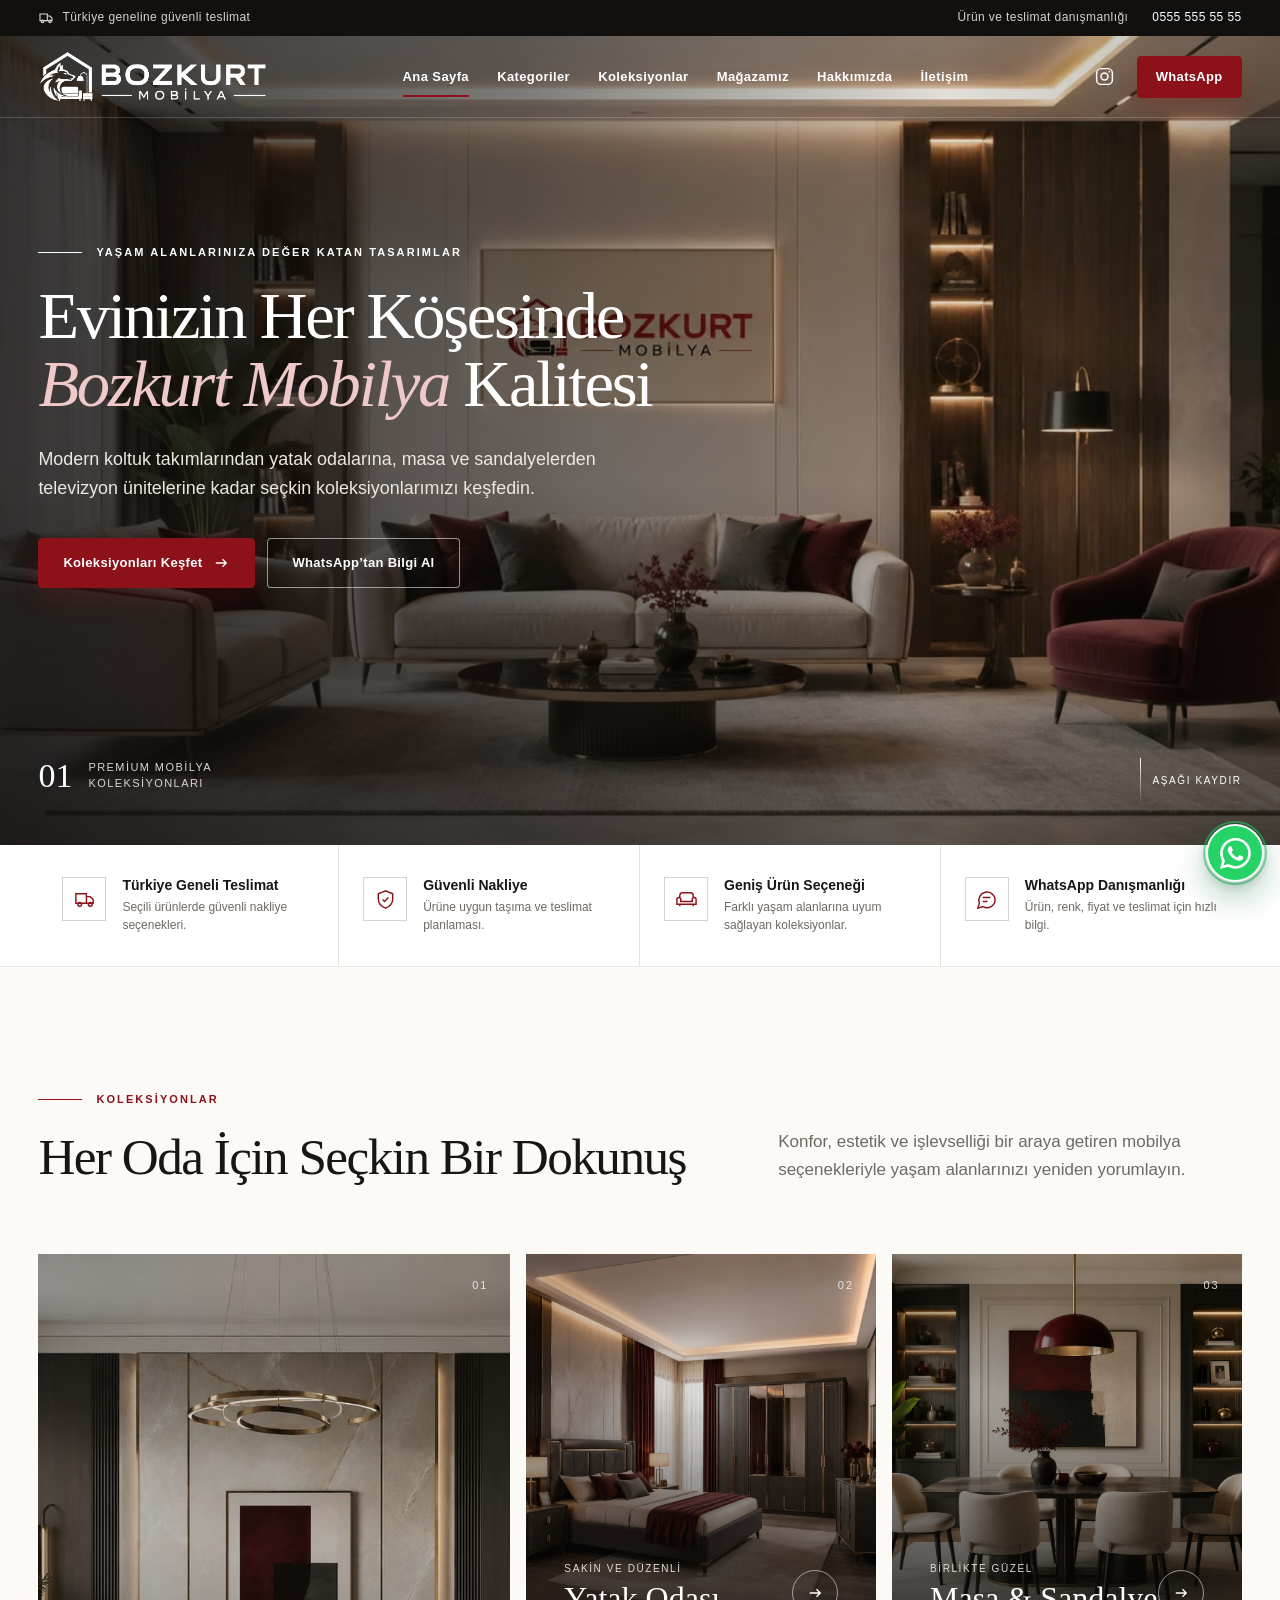
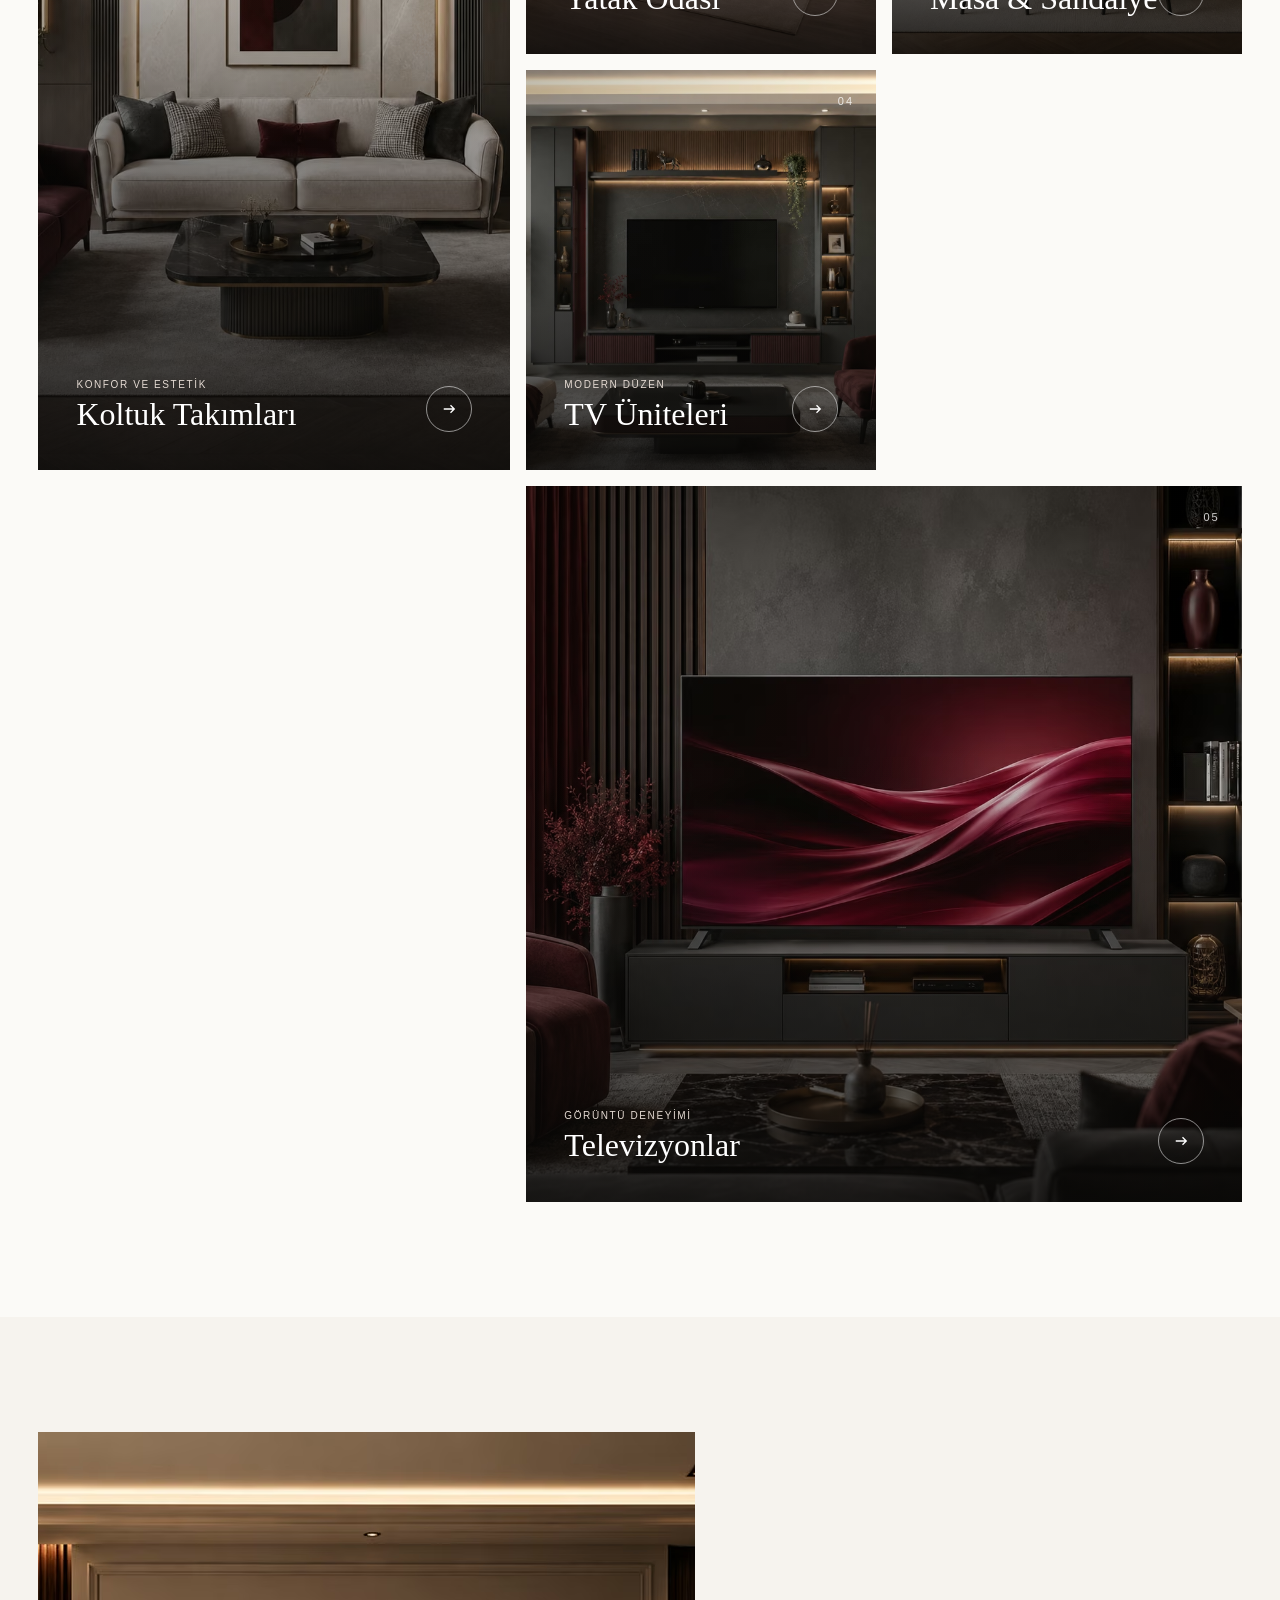
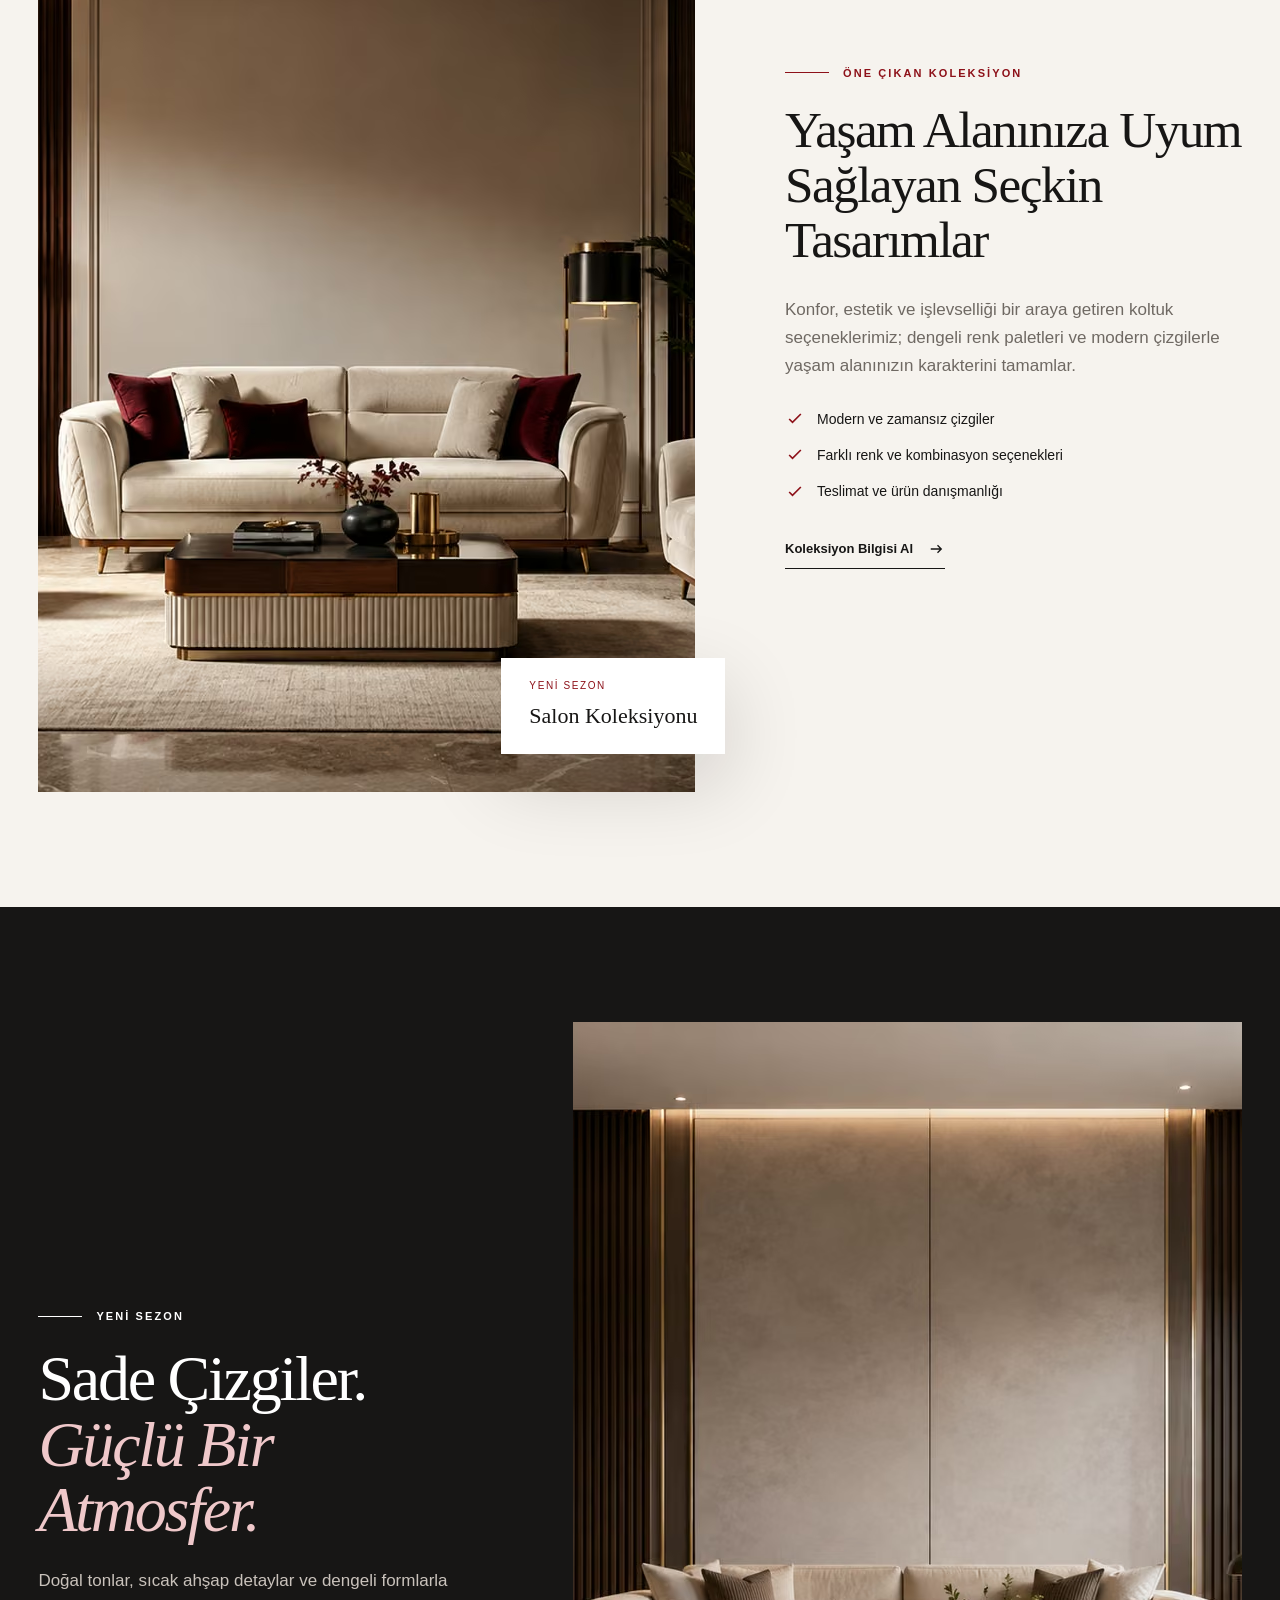
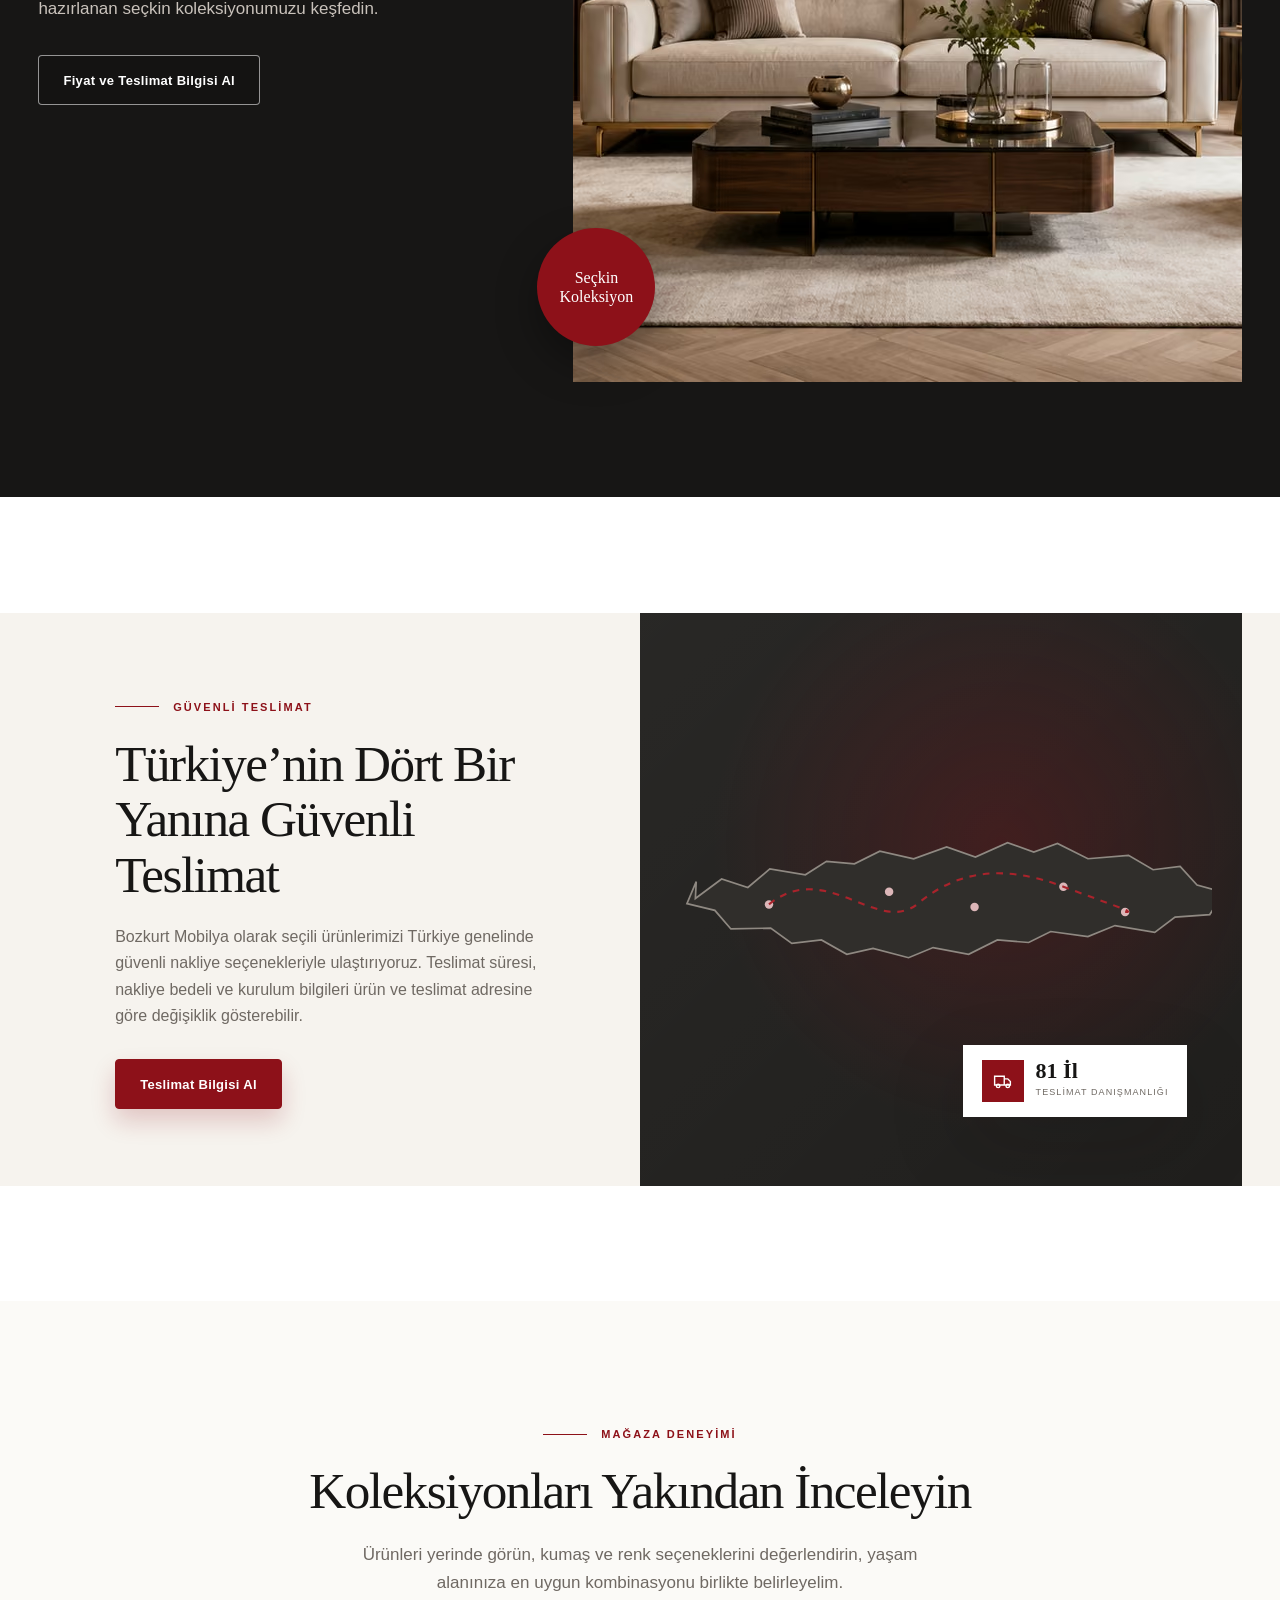
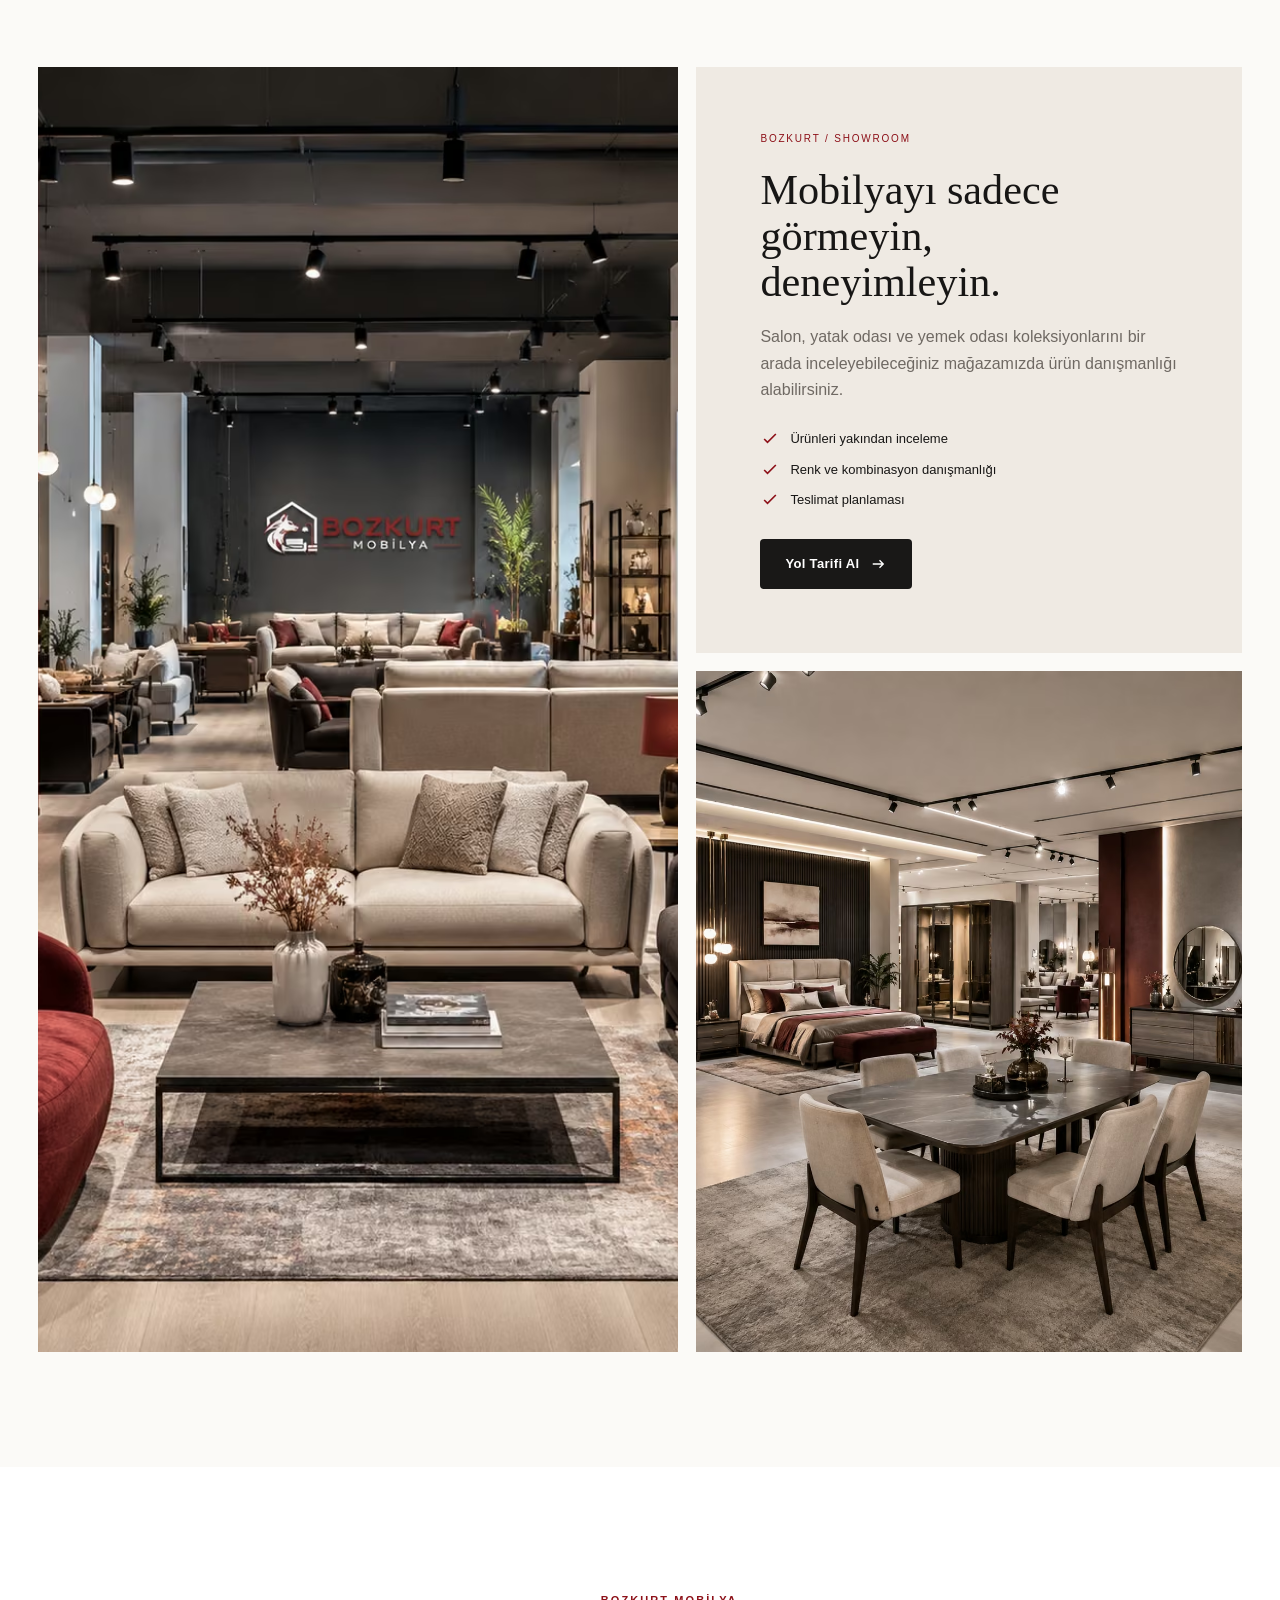
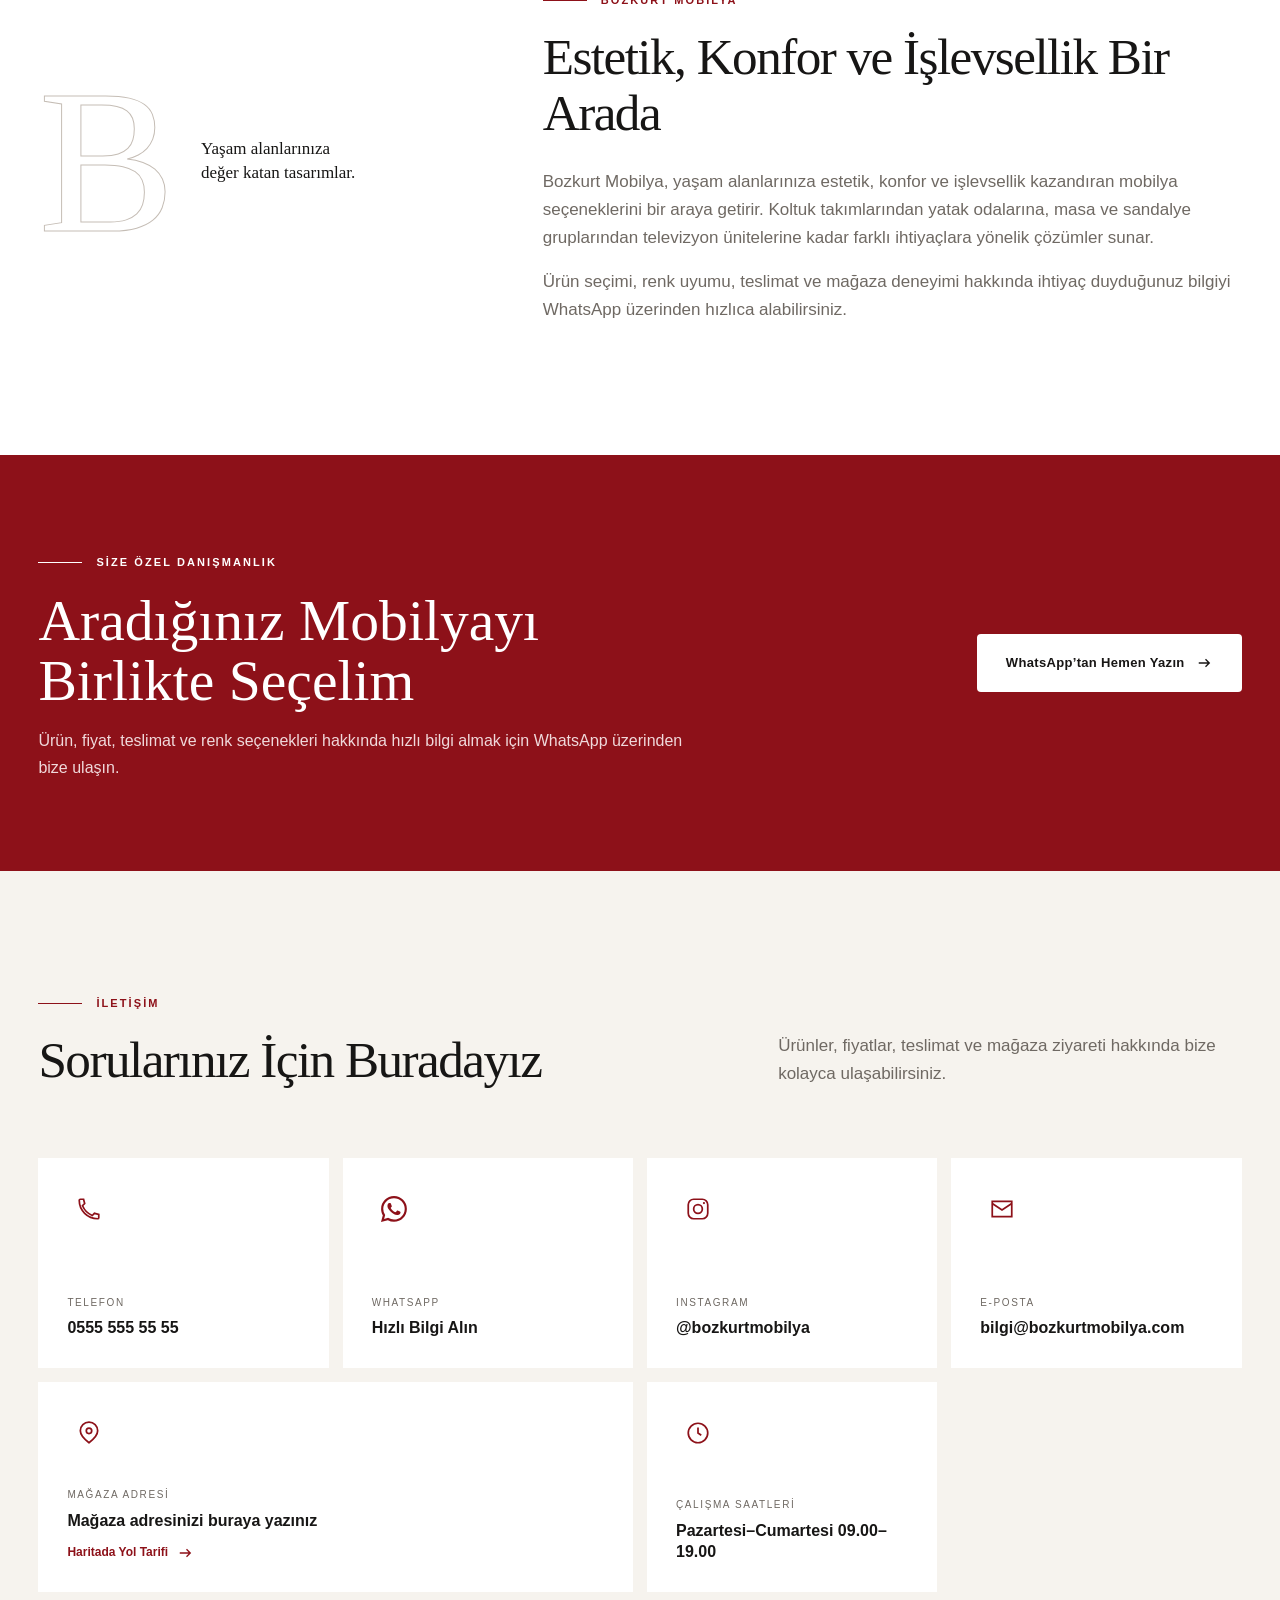
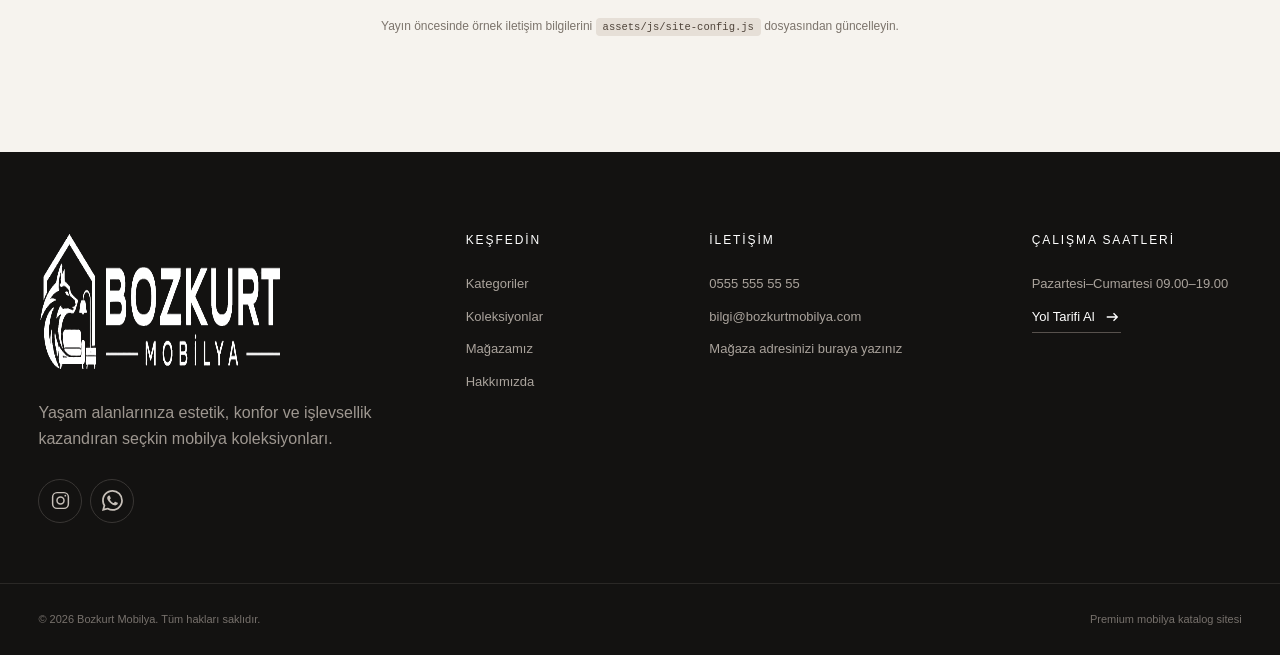
==== commit da22a8a4: "fdhdfgh" ====
--- a/index.html
+++ b/index.html
@@ -24,8 +24,8 @@
   <link rel="manifest" href="site.webmanifest">
   <link rel="preload" as="image" href="assets/images/optimized/hero-1280.webp" imagesrcset="assets/images/optimized/hero-640.webp 640w, assets/images/optimized/hero-960.webp 960w, assets/images/optimized/hero-1280.webp 1280w, assets/images/optimized/hero-1672.webp 1672w" imagesizes="100vw">
   <link href="assets/vendor/bootstrap-5.3.6.min.css" rel="stylesheet">
-  <link rel="stylesheet" href="assets/css/style.css">
-  <link rel="stylesheet" href="assets/css/responsive.css">
+  <link rel="stylesheet" href="assets/css/style.css?v=2.1">
+  <link rel="stylesheet" href="assets/css/responsive.css?v=2.1">
   <script type="application/ld+json" id="business-schema">{
     "@context":"https://schema.org",
     "@type":"FurnitureStore",
@@ -287,7 +287,7 @@
         <header class="section-heading split-heading reveal"><div><span class="eyebrow">İletişim</span><h2 id="contactTitle">Sorularınız İçin Buradayız</h2></div><p>Ürünler, fiyatlar, teslimat ve mağaza ziyareti hakkında bize kolayca ulaşabilirsiniz.</p></header>
         <div class="contact-grid">
           <a class="contact-card reveal" data-config-link="phone" href="tel:+905555555555"><span><svg viewBox="0 0 24 24" aria-hidden="true"><path d="M7 3H4a1 1 0 0 0-1 1c0 9.4 7.6 17 17 17a1 1 0 0 0 1-1v-3l-4-1-2 2c-4.2-1.8-7.2-4.8-9-9l2-2-1-4Z"/></svg></span><small>Telefon</small><strong data-config="phoneDisplay">0555 555 55 55</strong></a>
-          <a class="contact-card reveal" data-wa-message="Merhaba Bozkurt Mobilya, ürünleriniz hakkında bilgi almak istiyorum." href="https://wa.me/905555555555"><span><svg viewBox="0 0 24 24" aria-hidden="true"><path d="M21 12a8.5 8.5 0 0 1-12.7 7.4L3 21l1.6-5.2A8.5 8.5 0 1 1 21 12Z"/><path d="M8 10h8M8 14h5"/></svg></span><small>WhatsApp</small><strong>Hızlı Bilgi Alın</strong></a>
+          <a class="contact-card reveal" data-wa-message="Merhaba Bozkurt Mobilya, ürünleriniz hakkında bilgi almak istiyorum." href="https://wa.me/905555555555"><span><svg class="whatsapp-logo" viewBox="0 0 16 16" aria-hidden="true"><path d="M13.601 2.326A7.854 7.854 0 0 0 7.994 0C3.627 0 .068 3.558.064 7.926c0 1.399.366 2.76 1.057 3.965L0 16l4.204-1.102a7.933 7.933 0 0 0 3.79.965h.004c4.368 0 7.926-3.558 7.93-7.93A7.898 7.898 0 0 0 13.6 2.326zM7.994 14.521a6.573 6.573 0 0 1-3.356-.92l-.24-.144-2.494.654.666-2.433-.156-.25a6.56 6.56 0 0 1-1.007-3.505c0-3.631 2.956-6.587 6.591-6.587a6.56 6.56 0 0 1 4.66 1.931 6.56 6.56 0 0 1 1.928 4.66c-.004 3.639-2.96 6.594-6.592 6.594zm3.615-4.934c-.197-.099-1.17-.578-1.353-.646-.182-.065-.315-.099-.445.099-.133.197-.514.646-.63.775-.116.133-.232.148-.43.05-.197-.1-.836-.308-1.592-.985-.59-.525-.985-1.175-1.103-1.372-.116-.197-.013-.304.086-.401.09-.088.197-.232.296-.346.1-.116.133-.198.198-.33.065-.133.033-.25-.016-.347-.05-.099-.445-1.076-.611-1.47-.16-.389-.323-.335-.445-.34-.116-.007-.25-.007-.38-.007a.729.729 0 0 0-.529.25c-.182.197-.691.676-.691 1.646 0 .97.708 1.91.806 2.042.1.133 1.394 2.13 3.38 2.987.472.204.84.326 1.129.418.475.152.904.13 1.246.08.38-.058 1.171-.48 1.338-.943.164-.464.164-.86.114-.943-.049-.084-.182-.133-.38-.232z"/></svg></span><small>WhatsApp</small><strong>Hızlı Bilgi Alın</strong></a>
           <a class="contact-card reveal" data-config-link="instagram" href="https://instagram.com/bozkurtmobilya" target="_blank" rel="noopener noreferrer"><span><svg viewBox="0 0 24 24" aria-hidden="true"><rect x="3" y="3" width="18" height="18" rx="5"/><circle cx="12" cy="12" r="4"/><circle cx="17.5" cy="6.5" r="1" class="fill"/></svg></span><small>Instagram</small><strong>@<b data-config="instagramUsername">bozkurtmobilya</b></strong></a>
           <a class="contact-card reveal" data-config-link="email" href="mailto:bilgi@bozkurtmobilya.com"><span><svg viewBox="0 0 24 24" aria-hidden="true"><path d="M3 5h18v14H3z"/><path d="m3 7 9 6 9-6"/></svg></span><small>E-posta</small><strong data-config="email">bilgi@bozkurtmobilya.com</strong></a>
           <div class="contact-card contact-address reveal"><span><svg viewBox="0 0 24 24" aria-hidden="true"><path d="M20 10c0 5-8 11-8 11S4 15 4 10a8 8 0 1 1 16 0Z"/><circle cx="12" cy="10" r="2.5"/></svg></span><small>Mağaza Adresi</small><strong data-config="address">Mağaza adresinizi buraya yazınız</strong><a data-config-link="maps" href="https://www.google.com/maps/search/?api=1&query=Bozkurt%20Mobilya" target="_blank" rel="noopener noreferrer">Haritada Yol Tarifi <svg viewBox="0 0 24 24" aria-hidden="true"><path d="M5 12h14m-5-5 5 5-5 5"/></svg></a></div>
@@ -300,7 +300,7 @@
 
   <footer class="site-footer">
     <div class="site-container footer-main">
-      <div class="footer-brand"><img src="assets/images/logo/bozkurt-logo-transparent.webp" width="520" height="147" alt="Bozkurt Mobilya"><p>Yaşam alanlarınıza estetik, konfor ve işlevsellik kazandıran seçkin mobilya koleksiyonları.</p><div class="footer-social"><a data-config-link="instagram" href="https://instagram.com/bozkurtmobilya" target="_blank" rel="noopener noreferrer" aria-label="Instagram"><svg viewBox="0 0 24 24" aria-hidden="true"><rect x="3" y="3" width="18" height="18" rx="5"/><circle cx="12" cy="12" r="4"/><circle cx="17.5" cy="6.5" r="1" class="fill"/></svg></a><a data-wa-message="Merhaba Bozkurt Mobilya, ürünleriniz hakkında bilgi almak istiyorum." href="https://wa.me/905555555555" aria-label="WhatsApp"><svg viewBox="0 0 24 24" aria-hidden="true"><path d="M21 12a8.5 8.5 0 0 1-12.7 7.4L3 21l1.6-5.2A8.5 8.5 0 1 1 21 12Z"/><path d="M8 10h8M8 14h5"/></svg></a></div></div>
+      <div class="footer-brand"><img src="assets/images/logo/bozkurt-logo-transparent.webp" width="520" height="147" alt="Bozkurt Mobilya"><p>Yaşam alanlarınıza estetik, konfor ve işlevsellik kazandıran seçkin mobilya koleksiyonları.</p><div class="footer-social"><a data-config-link="instagram" href="https://instagram.com/bozkurtmobilya" target="_blank" rel="noopener noreferrer" aria-label="Instagram"><svg viewBox="0 0 24 24" aria-hidden="true"><rect x="3" y="3" width="18" height="18" rx="5"/><circle cx="12" cy="12" r="4"/><circle cx="17.5" cy="6.5" r="1" class="fill"/></svg></a><a data-wa-message="Merhaba Bozkurt Mobilya, ürünleriniz hakkında bilgi almak istiyorum." href="https://wa.me/905555555555" aria-label="WhatsApp"><svg class="whatsapp-logo" viewBox="0 0 16 16" aria-hidden="true"><path d="M13.601 2.326A7.854 7.854 0 0 0 7.994 0C3.627 0 .068 3.558.064 7.926c0 1.399.366 2.76 1.057 3.965L0 16l4.204-1.102a7.933 7.933 0 0 0 3.79.965h.004c4.368 0 7.926-3.558 7.93-7.93A7.898 7.898 0 0 0 13.6 2.326zM7.994 14.521a6.573 6.573 0 0 1-3.356-.92l-.24-.144-2.494.654.666-2.433-.156-.25a6.56 6.56 0 0 1-1.007-3.505c0-3.631 2.956-6.587 6.591-6.587a6.56 6.56 0 0 1 4.66 1.931 6.56 6.56 0 0 1 1.928 4.66c-.004 3.639-2.96 6.594-6.592 6.594zm3.615-4.934c-.197-.099-1.17-.578-1.353-.646-.182-.065-.315-.099-.445.099-.133.197-.514.646-.63.775-.116.133-.232.148-.43.05-.197-.1-.836-.308-1.592-.985-.59-.525-.985-1.175-1.103-1.372-.116-.197-.013-.304.086-.401.09-.088.197-.232.296-.346.1-.116.133-.198.198-.33.065-.133.033-.25-.016-.347-.05-.099-.445-1.076-.611-1.47-.16-.389-.323-.335-.445-.34-.116-.007-.25-.007-.38-.007a.729.729 0 0 0-.529.25c-.182.197-.691.676-.691 1.646 0 .97.708 1.91.806 2.042.1.133 1.394 2.13 3.38 2.987.472.204.84.326 1.129.418.475.152.904.13 1.246.08.38-.058 1.171-.48 1.338-.943.164-.464.164-.86.114-.943-.049-.084-.182-.133-.38-.232z"/></svg></a></div></div>
       <div class="footer-col"><h2>Keşfedin</h2><a href="#kategoriler">Kategoriler</a><a href="#koleksiyonlar">Koleksiyonlar</a><a href="#magazamiz">Mağazamız</a><a href="#hakkimizda">Hakkımızda</a></div>
       <div class="footer-col"><h2>İletişim</h2><a data-config-link="phone" href="tel:+905555555555" data-config="phoneDisplay">0555 555 55 55</a><a data-config-link="email" href="mailto:bilgi@bozkurtmobilya.com" data-config="email">bilgi@bozkurtmobilya.com</a><p data-config="address">Mağaza adresinizi buraya yazınız</p></div>
       <div class="footer-col"><h2>Çalışma Saatleri</h2><p data-config="workingHours">Pazartesi–Cumartesi 09.00–19.00</p><a class="footer-map" data-config-link="maps" href="https://www.google.com/maps/search/?api=1&query=Bozkurt%20Mobilya" target="_blank" rel="noopener noreferrer">Yol Tarifi Al <svg viewBox="0 0 24 24" aria-hidden="true"><path d="M5 12h14m-5-5 5 5-5 5"/></svg></a></div>
@@ -308,12 +308,15 @@
     <div class="site-container footer-bottom"><p>© <span id="currentYear">2026</span> Bozkurt Mobilya. Tüm hakları saklıdır.</p><p>Premium mobilya katalog sitesi</p></div>
   </footer>
 
-  <a class="floating-whatsapp" data-wa-message="Merhaba Bozkurt Mobilya, ürünleriniz hakkında bilgi almak istiyorum." href="https://wa.me/905555555555" aria-label="WhatsApp üzerinden bilgi alın"><svg viewBox="0 0 24 24" aria-hidden="true"><path d="M21 12a8.5 8.5 0 0 1-12.7 7.4L3 21l1.6-5.2A8.5 8.5 0 1 1 21 12Z"/><path d="M8 10h8M8 14h5"/></svg><span>WhatsApp</span></a>
+  <a class="floating-whatsapp" data-wa-message="Merhaba Bozkurt Mobilya, ürünleriniz hakkında bilgi almak istiyorum." href="https://wa.me/905555555555" aria-label="WhatsApp üzerinden 7/24 destek alın">
+    <span class="wa-support-label" aria-hidden="true">7/24 Destek</span>
+    <span class="wa-icon-wrap"><svg class="whatsapp-logo" viewBox="0 0 16 16" aria-hidden="true"><path d="M13.601 2.326A7.854 7.854 0 0 0 7.994 0C3.627 0 .068 3.558.064 7.926c0 1.399.366 2.76 1.057 3.965L0 16l4.204-1.102a7.933 7.933 0 0 0 3.79.965h.004c4.368 0 7.926-3.558 7.93-7.93A7.898 7.898 0 0 0 13.6 2.326zM7.994 14.521a6.573 6.573 0 0 1-3.356-.92l-.24-.144-2.494.654.666-2.433-.156-.25a6.56 6.56 0 0 1-1.007-3.505c0-3.631 2.956-6.587 6.591-6.587a6.56 6.56 0 0 1 4.66 1.931 6.56 6.56 0 0 1 1.928 4.66c-.004 3.639-2.96 6.594-6.592 6.594zm3.615-4.934c-.197-.099-1.17-.578-1.353-.646-.182-.065-.315-.099-.445.099-.133.197-.514.646-.63.775-.116.133-.232.148-.43.05-.197-.1-.836-.308-1.592-.985-.59-.525-.985-1.175-1.103-1.372-.116-.197-.013-.304.086-.401.09-.088.197-.232.296-.346.1-.116.133-.198.198-.33.065-.133.033-.25-.016-.347-.05-.099-.445-1.076-.611-1.47-.16-.389-.323-.335-.445-.34-.116-.007-.25-.007-.38-.007a.729.729 0 0 0-.529.25c-.182.197-.691.676-.691 1.646 0 .97.708 1.91.806 2.042.1.133 1.394 2.13 3.38 2.987.472.204.84.326 1.129.418.475.152.904.13 1.246.08.38-.058 1.171-.48 1.338-.943.164-.464.164-.86.114-.943-.049-.084-.182-.133-.38-.232z"/></svg></span>
+  </a>
 
   <script src="assets/vendor/jquery-3.7.1.min.js" defer></script>
   <script src="assets/vendor/bootstrap-5.3.6.bundle.min.js" defer></script>
   <script src="assets/js/site-config.js" defer></script>
-  <script src="assets/js/main.js" defer></script>
-  <script src="assets/js/animations.js" defer></script>
+  <script src="assets/js/main.js?v=2.1" defer></script>
+  <script src="assets/js/animations.js?v=2.1" defer></script>
 </body>
 </html>
--- a/assets/css/responsive.css
+++ b/assets/css/responsive.css
@@ -13,3 +13,242 @@
 }
 @media (max-width:360px){:root{--container:calc(100% - 22px)}.brand{width:165px}.hero h1{font-size:39px}.hero-content{padding-top:140px}.hero-buttons .btn{padding-inline:16px}.category-card,.category-featured,.category-wide{flex-basis:87vw}.section-heading h2,.collection-copy h2,.delivery-copy h2,.about-copy h2{font-size:34px}.season-copy h2{font-size:39px}.about-mark{gap:18px}.about-mark>span{font-size:100px}.footer-brand img{width:220px}}
 @media (min-width:1600px){:root{--container:min(1420px,calc(100% - 80px))}.hero-copy{max-width:850px}.category-grid{grid-template-rows:440px 440px}}
+
+
+/* =========================================================
+   RESPONSIVE WIDTH + WHATSAPP FIX v2.1
+   ========================================================= */
+html,
+body{
+  width:100%;
+  min-width:0;
+  max-width:100%;
+  overflow-x:hidden;
+}
+@supports (overflow:clip){
+  html,body{overflow-x:clip}
+}
+body,
+main,
+.topbar,
+.site-header,
+.hero,
+.advantages,
+.section,
+.section-dark,
+.site-footer{
+  width:100%;
+  max-width:100%;
+}
+.site-container{
+  width:100%;
+  max-width:1320px;
+  margin-inline:auto;
+  padding-inline:clamp(20px,3vw,40px);
+}
+img,svg,video,canvas{max-width:100%}
+.header-inner,.hero-content,.advantage-grid,.category-grid,.collection-layout,.season-grid,.delivery-card,.showroom-grid,.about-grid,.contact-grid,.footer-main,.footer-bottom{min-width:0}
+.whatsapp-logo{
+  display:block;
+  fill:currentColor!important;
+  stroke:none!important;
+}
+
+/* Floating WhatsApp support widget */
+.floating-whatsapp{
+  position:fixed;
+  right:max(16px,env(safe-area-inset-right));
+  bottom:max(18px,env(safe-area-inset-bottom));
+  z-index:220;
+  width:auto;
+  height:auto;
+  min-width:0;
+  padding:0;
+  border-radius:0;
+  background:transparent;
+  box-shadow:none;
+  display:flex;
+  align-items:center;
+  justify-content:flex-end;
+  gap:10px;
+  color:#fff;
+  isolation:isolate;
+  transform:none;
+}
+.floating-whatsapp:hover,
+.floating-whatsapp:focus-visible{
+  color:#fff;
+  transform:none;
+}
+.wa-icon-wrap{
+  position:relative;
+  width:58px;
+  height:58px;
+  flex:0 0 58px;
+  display:grid;
+  place-items:center;
+  border-radius:50%;
+  background:#25D366;
+  border:2px solid rgba(255,255,255,.96);
+  box-shadow:0 14px 34px rgba(11,108,54,.34),0 4px 12px rgba(0,0,0,.16);
+  transition:transform .25s ease,box-shadow .25s ease;
+}
+.wa-icon-wrap::before{
+  content:"";
+  position:absolute;
+  inset:-5px;
+  z-index:-1;
+  border:2px solid rgba(37,211,102,.55);
+  border-radius:inherit;
+  animation:waPulse 2.4s ease-out infinite;
+}
+.wa-icon-wrap .whatsapp-logo{
+  width:31px;
+  height:31px;
+  color:#fff;
+}
+.floating-whatsapp:hover .wa-icon-wrap,
+.floating-whatsapp:focus-visible .wa-icon-wrap{
+  transform:translateY(-3px) scale(1.035);
+  box-shadow:0 18px 38px rgba(11,108,54,.4),0 5px 14px rgba(0,0,0,.18);
+}
+.wa-support-label{
+  position:relative;
+  display:flex!important;
+  align-items:center;
+  min-height:42px;
+  padding:9px 15px;
+  border:1px solid rgba(26,117,62,.14);
+  border-radius:12px;
+  background:#fff;
+  color:#185b34;
+  font-size:13px;
+  font-weight:850;
+  line-height:1;
+  letter-spacing:.015em;
+  white-space:nowrap;
+  box-shadow:0 12px 30px rgba(19,58,34,.16);
+  opacity:0;
+  visibility:hidden;
+  transform:translateX(12px) scale(.96);
+  transform-origin:right center;
+  animation:waLabelCycle 7s cubic-bezier(.22,1,.36,1) infinite;
+  pointer-events:none;
+}
+.wa-support-label::after{
+  content:"";
+  position:absolute;
+  right:-6px;
+  top:50%;
+  width:12px;
+  height:12px;
+  background:#fff;
+  border-top:1px solid rgba(26,117,62,.12);
+  border-right:1px solid rgba(26,117,62,.12);
+  transform:translateY(-50%) rotate(45deg);
+}
+.floating-whatsapp:hover .wa-support-label,
+.floating-whatsapp:focus-visible .wa-support-label{
+  opacity:1;
+  visibility:visible;
+  transform:none;
+  animation-play-state:paused;
+}
+@keyframes waLabelCycle{
+  0%,8%{opacity:0;visibility:hidden;transform:translateX(12px) scale(.96)}
+  14%,48%{opacity:1;visibility:visible;transform:none}
+  56%,100%{opacity:0;visibility:hidden;transform:translateX(12px) scale(.96)}
+}
+@keyframes waPulse{
+  0%{opacity:.75;transform:scale(.9)}
+  75%,100%{opacity:0;transform:scale(1.23)}
+}
+
+@media (max-width:1180px){
+  .site-container{max-width:1080px;padding-inline:24px}
+}
+@media (max-width:991.98px){
+  .site-container{max-width:none;padding-inline:22px}
+  .site-header,.hero,.advantages,.section,.section-dark,.site-footer{margin-inline:0}
+}
+@media (max-width:767.98px){
+  html,body{width:100%;max-width:100%;min-width:320px}
+  .site-container{
+    width:100%;
+    max-width:none;
+    margin-inline:0;
+    padding-left:max(16px,env(safe-area-inset-left));
+    padding-right:max(16px,env(safe-area-inset-right));
+  }
+  .topbar,.site-header,.hero,.advantages,main>section,.site-footer{
+    width:100%;
+    max-width:none;
+    margin-left:0;
+    margin-right:0;
+  }
+  .hero{
+    min-height:max(720px,100svh);
+  }
+  .hero-content{
+    width:100%;
+    max-width:none;
+  }
+  .hero-copy,.hero-buttons{width:100%;max-width:none}
+  .hero-buttons{grid-template-columns:1fr}
+  .hero-buttons .btn{max-width:none}
+  .advantages .site-container{padding-inline:16px}
+  .advantage-grid{width:100%}
+  .category-grid{
+    width:calc(100% + 32px);
+    max-width:none;
+    margin-left:-16px;
+    margin-right:-16px;
+    padding-left:16px;
+    padding-right:16px;
+    overflow-x:auto;
+    overflow-y:hidden;
+    overscroll-behavior-inline:contain;
+    scrollbar-width:none;
+  }
+  .category-card,.category-featured,.category-wide{
+    flex:0 0 min(86vw,380px);
+    width:min(86vw,380px);
+    max-width:calc(100vw - 40px);
+  }
+  .collection-layout,.season-grid,.delivery-card,.showroom-grid,.about-grid,.contact-grid,.footer-main,.footer-bottom{width:100%}
+  .delivery-card{margin-inline:0}
+  .floating-whatsapp{
+    right:max(14px,env(safe-area-inset-right));
+    bottom:max(16px,calc(env(safe-area-inset-bottom) + 8px));
+    gap:8px;
+  }
+  .wa-icon-wrap{width:56px;height:56px;flex-basis:56px}
+  .wa-icon-wrap .whatsapp-logo{width:29px;height:29px}
+  .wa-support-label{min-height:40px;padding:9px 13px;font-size:12px;border-radius:11px}
+}
+@media (max-width:430px){
+  .site-container{padding-left:max(14px,env(safe-area-inset-left));padding-right:max(14px,env(safe-area-inset-right))}
+  .category-grid{width:calc(100% + 28px);margin-inline:-14px;padding-inline:14px}
+  .category-card,.category-featured,.category-wide{
+    flex-basis:calc(100vw - 38px);
+    width:calc(100vw - 38px);
+    max-width:none;
+  }
+  .hero h1{font-size:clamp(38px,11.2vw,47px)}
+  .hero-copy>p{max-width:100%}
+}
+@media (max-width:360px){
+  html,body{min-width:0}
+  .site-container{padding-left:max(12px,env(safe-area-inset-left));padding-right:max(12px,env(safe-area-inset-right))}
+  .category-grid{width:calc(100% + 24px);margin-inline:-12px;padding-inline:12px}
+  .category-card,.category-featured,.category-wide{flex-basis:calc(100vw - 32px);width:calc(100vw - 32px)}
+  .wa-support-label{font-size:11px;padding-inline:11px}
+  .wa-icon-wrap{width:54px;height:54px;flex-basis:54px}
+}
+@media (min-width:1600px){
+  .site-container{max-width:1420px;padding-inline:40px}
+}
+@media (prefers-reduced-motion:reduce){
+  .wa-icon-wrap::before{animation:none}
+  .wa-support-label{animation:none;opacity:1;visibility:visible;transform:none}
+}
